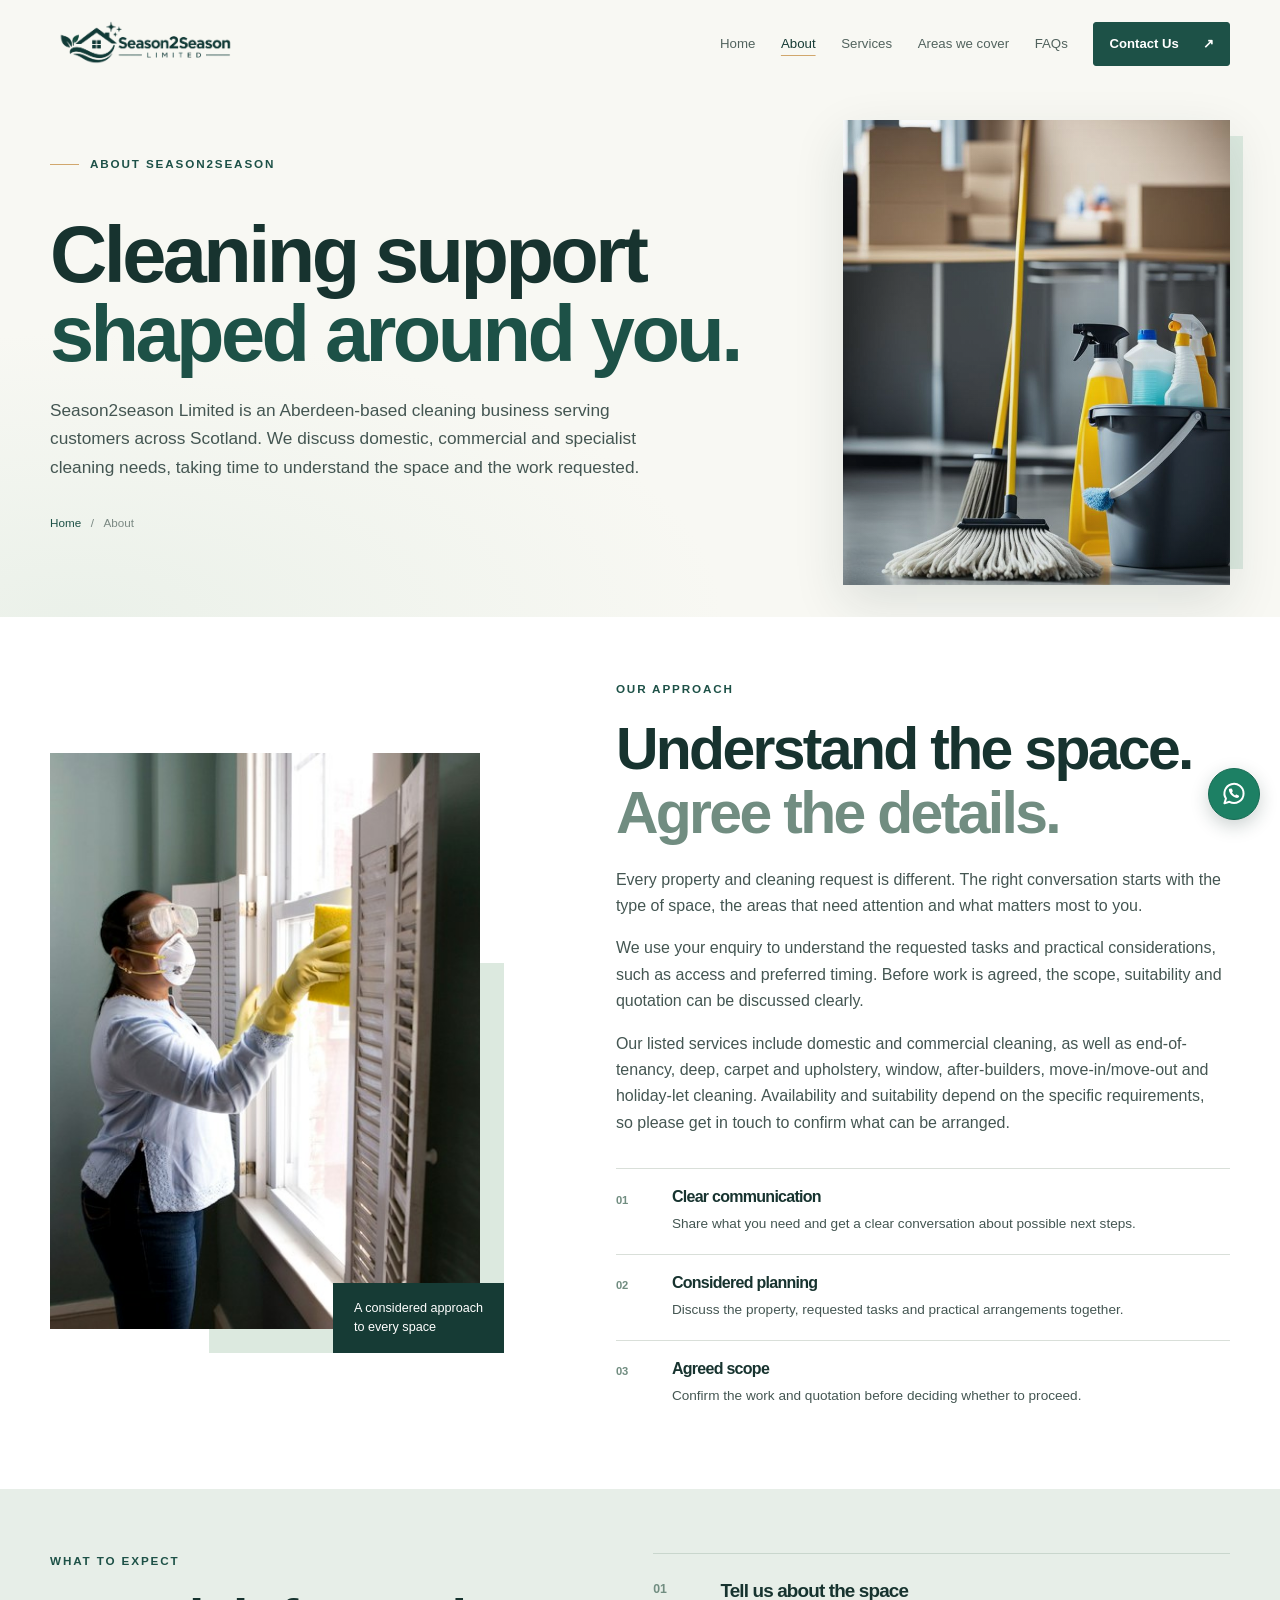
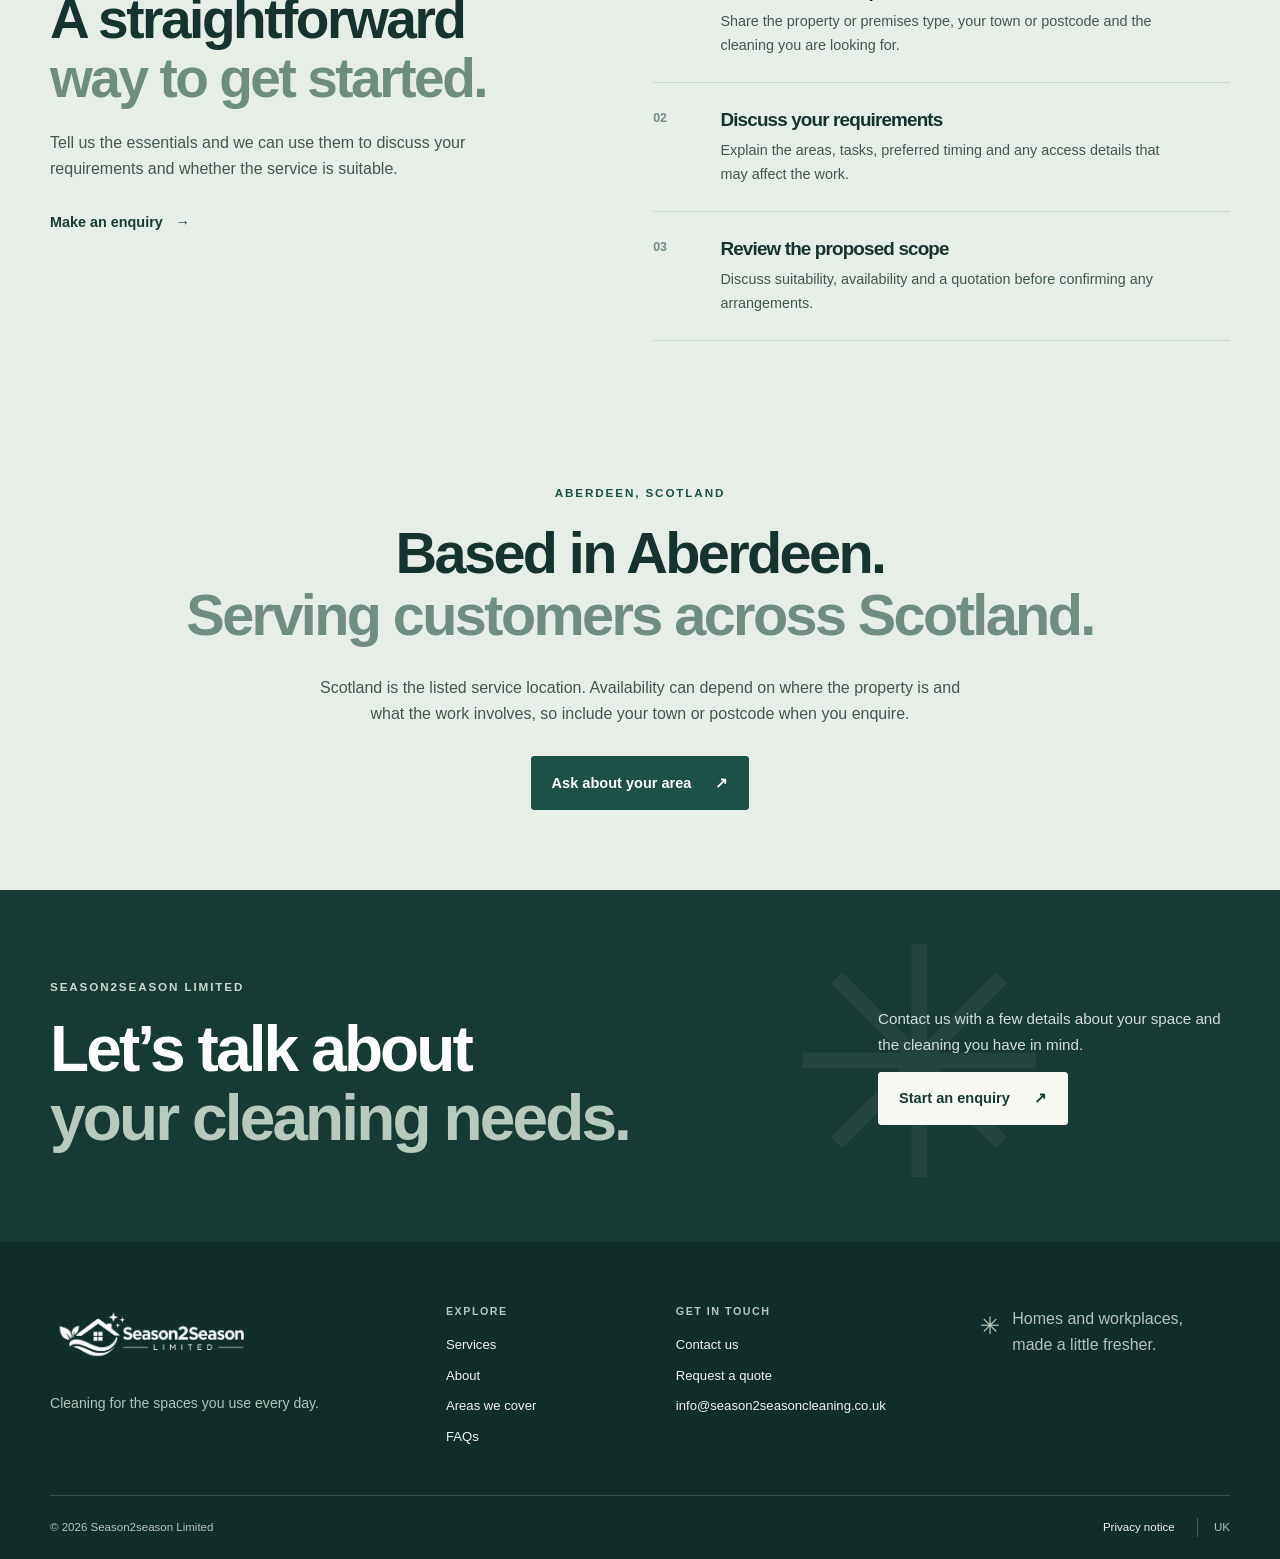
==== about.html @ 747c7923 "Deploment commit" ====
<!doctype html>
<html lang="en-GB">
<head>
  <meta charset="utf-8">
  <meta name="viewport" content="width=device-width, initial-scale=1">
  <meta name="description" content="Meet Season2season Limited, an Aberdeen-based cleaning business serving customers across Scotland with domestic, commercial and specialist cleaning.">
  <meta name="theme-color" content="#163b35">
  <meta name="robots" content="index,follow">
  <meta property="og:type" content="website">
  <meta property="og:site_name" content="Season2season Limited">
  <meta property="og:title" content="About Season2season | Aberdeen Cleaning Company">
  <meta property="og:description" content="Meet Season2season, an Aberdeen-based cleaning business serving homes and workplaces across Scotland.">
  <meta property="og:url" content="https://www.season2seasoncleaning.co.uk/about.html">
  <meta property="og:image" content="https://www.season2seasoncleaning.co.uk/images/social-share.png">
  <meta property="og:image:secure_url" content="https://www.season2seasoncleaning.co.uk/images/social-share.png">
  <meta property="og:image:type" content="image/png">
  <meta property="og:image:width" content="1733">
  <meta property="og:image:height" content="907">
  <meta property="og:image:alt" content="Season2season Limited cleaning for homes and workplaces across Scotland">
  <meta name="twitter:card" content="summary_large_image">
  <meta name="twitter:image" content="https://www.season2seasoncleaning.co.uk/images/social-share.png">
  <meta name="twitter:image:alt" content="Season2season Limited cleaning for homes and workplaces across Scotland">
  <link rel="canonical" href="https://www.season2seasoncleaning.co.uk/about.html">
  <title>About Season2season | Aberdeen Cleaning Company</title>
  <link rel="icon" href="assets/favicon.svg" type="image/svg+xml">
  <link rel="stylesheet" href="css/style.css">
  <script src="js/config.js" defer></script>
  <script src="js/main.js" defer></script>
</head>
<body data-page="about">
  <a class="skip-link" href="#main">Skip to content</a>
  <header class="site-header"><div class="container header-inner">
    <a class="brand" href="index.html" aria-label="Season2season Limited home"><img class="brand-logo" src="images/header_logo.png" alt=""></a>
    <button class="menu-toggle" type="button" aria-expanded="false" aria-controls="primary-navigation"><span class="menu-toggle-label">Menu</span><span class="menu-icon" aria-hidden="true"><i></i><i></i></span></button>
    <nav class="primary-navigation" id="primary-navigation" aria-label="Main navigation">
      <a href="index.html" data-nav="home">Home</a><a href="about.html" data-nav="about">About</a><a href="services.html" data-nav="services">Services</a><a href="areas.html" data-nav="areas">Areas we cover</a><a href="faq.html" data-nav="faq">FAQs</a><a class="button button-small header-cta" href="contact.html">Contact Us <span aria-hidden="true">↗</span></a>
    </nav>
  </div></header>
  <main id="main">
    <section class="page-hero"><div class="container page-hero-inner"><p class="eyebrow"><span class="eyebrow-line"></span> About Season2season</p><h1>Cleaning support<br><span>shaped around you.</span></h1><p>Season2season Limited is an Aberdeen-based cleaning business serving customers across Scotland. We discuss domestic, commercial and specialist cleaning needs, taking time to understand the space and the work requested.</p><div class="breadcrumb"><a href="index.html">Home</a><span aria-hidden="true">/</span><span aria-current="page">About</span></div></div></section>
    <section class="section about-story"><div class="container about-story-grid"><div class="about-photo-wrap"><img src="images/cleaning-detail.jpg" width="900" height="1100" loading="lazy" alt="Cleaning professional carefully wiping a kitchen surface"><span class="photo-note">A considered approach<br>to every space</span></div><div class="about-story-copy"><p class="eyebrow">Our approach</p><h2>Understand the space.<br><span>Agree the details.</span></h2><p>Every property and cleaning request is different. The right conversation starts with the type of space, the areas that need attention and what matters most to you.</p><p>We use your enquiry to understand the requested tasks and practical considerations, such as access and preferred timing. Before work is agreed, the scope, suitability and quotation can be discussed clearly.</p><p>Our listed services include domestic and commercial cleaning, as well as end-of-tenancy, deep, carpet and upholstery, window, after-builders, move-in/move-out and holiday-let cleaning. Availability and suitability depend on the specific requirements, so please get in touch to confirm what can be arranged.</p><div class="about-values"><div><span class="value-mark" aria-hidden="true">01</span><div><h3>Clear communication</h3><p>Share what you need and get a clear conversation about possible next steps.</p></div></div><div><span class="value-mark" aria-hidden="true">02</span><div><h3>Considered planning</h3><p>Discuss the property, requested tasks and practical arrangements together.</p></div></div><div><span class="value-mark" aria-hidden="true">03</span><div><h3>Agreed scope</h3><p>Confirm the work and quotation before deciding whether to proceed.</p></div></div></div></div></div></section>
    <section class="section approach-section">
      <div class="container approach-layout">
        <div class="approach-heading">
          <p class="eyebrow">What to expect</p>
          <h2>A straightforward<br><span>way to get started.</span></h2>
          <p>Tell us the essentials and we can use them to discuss your requirements and whether the service is suitable.</p>
          <a class="text-link" href="contact.html">Make an enquiry <span aria-hidden="true">→</span></a>
        </div>
        <ol class="steps-list">
          <li><span class="step-number">01</span><div><h3>Tell us about the space</h3><p>Share the property or premises type, your town or postcode and the cleaning you are looking for.</p></div></li>
          <li><span class="step-number">02</span><div><h3>Discuss your requirements</h3><p>Explain the areas, tasks, preferred timing and any access details that may affect the work.</p></div></li>
          <li><span class="step-number">03</span><div><h3>Review the proposed scope</h3><p>Discuss suitability, availability and a quotation before confirming any arrangements.</p></div></li>
        </ol>
      </div>
    </section>
    <section class="about-banner"><div class="container about-banner-inner"><p class="eyebrow">Aberdeen, Scotland</p><h2>Based in Aberdeen.<br><span>Serving customers across Scotland.</span></h2><p class="about-location-copy">Scotland is the listed service location. Availability can depend on where the property is and what the work involves, so include your town or postcode when you enquire.</p><a class="button" href="areas.html">Ask about your area <span aria-hidden="true">↗</span></a></div></section>
    <section class="cta-section"><div class="container cta-inner"><div><p class="eyebrow eyebrow-light">Season2season Limited</p><h2>Let’s talk about<br><span>your cleaning needs.</span></h2></div><div class="cta-action"><p>Contact us with a few details about your space and the cleaning you have in mind.</p><a class="button button-light" href="contact.html">Start an enquiry <span aria-hidden="true">↗</span></a></div><span class="cta-spark" aria-hidden="true">✳</span></div></section>
  </main>
  <footer class="site-footer"><div class="container"><div class="footer-main"><div class="footer-brand"><a class="brand brand-footer" href="index.html"><img class="brand-logo" src="images/footer_logo.png" alt="Season2season Limited"></a><p>Cleaning for the spaces you use every day.</p></div><div class="footer-column"><h2>Explore</h2><a href="services.html">Services</a><a href="about.html">About</a><a href="areas.html">Areas we cover</a><a href="faq.html">FAQs</a></div><div class="footer-column"><h2>Get in touch</h2><a href="contact.html">Contact us</a><a href="contact.html">Request a quote</a><span data-contact-summary>Contact details to be confirmed</span></div><div class="footer-note"><span class="footer-spark" aria-hidden="true">✳</span><p>Homes and workplaces,<br>made a little fresher.</p></div></div><div class="footer-bottom"><span>© <span data-year></span> <span data-company-name>Company Name</span></span><div><a href="privacy.html">Privacy notice</a><span class="footer-location">UK</span></div></div></div></footer>
</body>
</html>
---- css/style.css ----
:root {
  color-scheme: light;
  --ink: #17332f;
  --ink-soft: #445652;
  --green: #1d5147;
  --green-dark: #163b35;
  --mint: #dce9df;
  --paper: #f8f8f3;
  --white: #fff;
  --sand: #eee9df;
  --line: #d9dfd9;
  --accent: #d1a76d;
  --error: #a33d32;
  --font-body: "Aptos", "Segoe UI", Arial, sans-serif;
  --font-heading: "Aptos Display", "Segoe UI", Arial, sans-serif;
  --space-1: 0.5rem;
  --space-2: 1rem;
  --space-3: 1.5rem;
  --space-4: 2rem;
  --space-5: 3rem;
  --space-6: 4rem;
  --space-7: 4rem;
  --space-8: 8rem;
  --container: 1180px;
  --radius: 3px;
  --shadow: 0 24px 70px rgb(23 51 47 / 12%);
}

* { box-sizing: border-box; }
html { scroll-behavior: smooth; scroll-padding-top: 6rem; }
body {
  margin: 0;
  background: var(--paper);
  color: var(--ink);
  font-family: var(--font-body);
  font-size: 1rem;
  line-height: 1.65;
  -webkit-font-smoothing: antialiased;
}
img { display: block; max-width: 100%; }
a { color: inherit; }
button, input, select, textarea { font: inherit; }
button, a { -webkit-tap-highlight-color: transparent; }
::selection { background: var(--mint); color: var(--ink); }
.container { width: min(var(--container), calc(100% - 3rem)); margin-inline: auto; }
.skip-link { position: absolute; z-index: 100; top: -5rem; left: 1rem; padding: 0.75rem 1rem; background: var(--white); color: var(--ink); }
.skip-link:focus { top: 1rem; }
:focus-visible { outline: 3px solid #bf8d48; outline-offset: 4px; }

h1, h2, h3, p { margin-top: 0; }
h1, h2, h3 { font-family: var(--font-heading); letter-spacing: -0.045em; }
h1 { font-size: clamp(3.5rem, 7vw, 6.35rem); line-height: 0.99; font-weight: 600; }
h2 { font-size: clamp(2.4rem, 4.6vw, 4.25rem); line-height: 1.08; font-weight: 600; }
h3 { font-size: 1.45rem; line-height: 1.25; font-weight: 600; }
h1 span, h2 span { color: #6c9183; }
.eyebrow { display: flex; align-items: center; gap: 0.7rem; margin-bottom: 1.25rem; color: var(--green); font-size: 0.73rem; font-weight: 700; letter-spacing: 0.16em; line-height: 1.4; text-transform: uppercase; }
.eyebrow-line { width: 1.8rem; height: 1px; background: var(--accent); }
.button { display: inline-flex; min-height: 3.35rem; align-items: center; justify-content: center; gap: 1.5rem; padding: 0.85rem 1.25rem; border: 1px solid var(--green); border-radius: var(--radius); background: var(--green); color: var(--white); font-size: 0.91rem; font-weight: 600; line-height: 1.25; text-decoration: none; transition: background-color 160ms ease, color 160ms ease, border-color 160ms ease; }
.button:hover { border-color: var(--green-dark); background: var(--green-dark); }
.button-small { min-height: 2.8rem; padding: 0.65rem 0.95rem; font-size: 0.82rem; }
.button-light { border-color: var(--paper); background: var(--paper); color: var(--green-dark); }
.button-light:hover { border-color: var(--white); background: var(--white); color: var(--green-dark); }
.text-link { display: inline-flex; align-items: center; gap: 0.8rem; color: var(--green-dark); font-size: 0.9rem; font-weight: 600; text-decoration: none; }
.text-link span { transition: transform 160ms ease; }
.text-link:hover span { transform: translateX(4px); }
.whatsapp-button { position: fixed; z-index: 15; right: calc(1.25rem + env(safe-area-inset-right, 0px)); bottom: calc(5rem + env(safe-area-inset-bottom, 0px)); display: grid; width: 3.25rem; height: 3.25rem; place-items: center; border: 1px solid #176b54; border-radius: 50%; background: #1d8064; box-shadow: 0 6px 18px rgb(23 51 47 / 22%); color: var(--white); text-decoration: none; transition: background-color 160ms ease, box-shadow 160ms ease; }
.whatsapp-button:hover { background: #176b54; box-shadow: 0 10px 28px rgb(23 51 47 / 28%); }
.whatsapp-button:focus-visible { outline-offset: 4px; }
.whatsapp-icon { width: 1.75rem; height: 1.75rem; }

.site-header { position: sticky; top: 0; z-index: 20; background: var(--paper); }
.header-inner { display: flex; min-height: 5.5rem; align-items: center; justify-content: space-between; }
.brand { display: inline-flex; align-items: center; text-decoration: none; }
.brand-logo { display: block; width: 12rem; max-width: 100%; height: auto; }
.primary-navigation { display: flex; align-items: center; gap: clamp(1rem, 2vw, 1.8rem); }
.primary-navigation > a:not(.button) { color: #52635e; font-size: 0.83rem; font-weight: 500; text-decoration: none; transition: color 150ms ease; }
.primary-navigation > a:not(.button):hover, .primary-navigation > a[aria-current="page"] { color: var(--green-dark); }
.primary-navigation > a[aria-current="page"]:not(.button) { text-decoration: underline; text-decoration-color: var(--accent); text-underline-offset: 0.45rem; }
.menu-toggle { display: none; }

.hero { position: relative; overflow: hidden; padding: 2rem 0 3rem; }
.hero-grid { display: grid; min-height: 35rem; grid-template-columns: 1.02fr 0.98fr; align-items: center; gap: 4rem; }
.hero-copy { position: relative; z-index: 2; padding: 0 0 0 1.2rem; }
.hero-copy h1 { margin: 1.7rem 0 1.45rem; }
.hero-copy h1 span { color: var(--green); }
.hero-intro { max-width: 32rem; margin-bottom: 2rem; color: var(--ink-soft); font-size: 1.1rem; line-height: 1.75; }
.hero-actions { display: flex; flex-wrap: wrap; align-items: center; gap: 1.7rem; }
.hero-actions .text-link { min-height: 3.35rem; padding: 0.85rem 1.1rem; border: 1px solid var(--green); border-radius: var(--radius); transition: background-color 160ms ease, border-color 160ms ease; }
.hero-actions .text-link:hover { border-color: var(--green-dark); background: var(--mint); }
.hero-note { display: flex; align-items: center; gap: 0.65rem; margin: 2.7rem 0 0; color: #71817c; font-size: 0.76rem; }
.note-dot { width: 0.45rem; height: 0.45rem; border-radius: 50%; background: var(--accent); }
.hero-visual { position: relative; width: 100%; max-width: 31rem; justify-self: end; padding: 0 1.6rem 1.5rem 0; }
.hero-visual::before { position: absolute; z-index: -1; top: 2rem; right: 0; width: 67%; height: 86%; background: var(--mint); content: ""; }
.hero-image { width: 100%; height: 32rem; object-fit: cover; object-position: center; }
.image-caption { position: absolute; right: 0; bottom: 0; display: flex; min-width: 12.5rem; align-items: center; gap: 0.9rem; padding: 1rem 1.2rem; background: var(--white); box-shadow: var(--shadow); color: #6b7a75; font-size: 0.72rem; line-height: 1.5; }
.image-caption strong { color: var(--ink); font-family: var(--font-heading); font-size: 1rem; font-weight: 600; }
.caption-mark { color: var(--green); font-size: 1.8rem; }
.hero-vertical-label { position: absolute; right: -0.4rem; bottom: 7.2rem; color: var(--green); font-size: 0.58rem; font-weight: 700; letter-spacing: 0.17em; writing-mode: vertical-rl; }
.hero-bottom-rule { position: absolute; right: 0; bottom: 0; left: 0; height: 1px; background: var(--line); }
.hero-bottom-rule::before { position: absolute; top: 0; left: max(calc((100% - var(--container)) / 2), 1.5rem); width: 5rem; height: 2px; background: var(--accent); content: ""; }

.section { padding-block: var(--space-7); }
.intro-section { background: var(--white); }
.intro-grid { display: grid; grid-template-columns: 0.72fr 1.6fr; gap: 3rem; }
.intro-grid > .eyebrow { margin-top: 0.45rem; }
.intro-grid h2 { margin-bottom: 1.6rem; font-size: clamp(2.25rem, 4vw, 3.5rem); }
.intro-grid h2 span { color: #718d81; }
.intro-copy-row { display: flex; align-items: center; justify-content: space-between; gap: 2rem; }
.intro-copy-row p { max-width: 40rem; margin: 0; color: var(--ink-soft); }
.round-link { display: grid; width: 3rem; height: 3rem; flex: 0 0 auto; place-items: center; border: 1px solid var(--line); border-radius: 50%; color: var(--green); font-size: 1.1rem; text-decoration: none; transition: background 160ms ease, color 160ms ease; }
.round-link:hover { background: var(--green); color: var(--white); }

.services-preview { background: var(--paper); }
.section-heading { display: flex; align-items: end; justify-content: space-between; gap: 2rem; margin-bottom: 2.5rem; }
.section-heading h2 { margin: 0; font-size: clamp(2.5rem, 4vw, 3.7rem); }
.section-heading h2 span { color: #718d81; }
.section-heading > .text-link { margin-bottom: 0.7rem; }
.service-grid { display: grid; grid-template-columns: repeat(2, minmax(0, 1fr)); gap: 1.35rem; }
.service-card { position: relative; display: grid; min-height: 25rem; grid-template-columns: 0.95fr 1.05fr; overflow: hidden; background: var(--white); }
.service-card > img { width: 100%; height: 100%; min-height: 25rem; object-fit: cover; }
.service-card-content { position: relative; display: flex; flex-direction: column; align-items: flex-start; padding: 2rem 1.65rem 5rem; }
.card-index { margin-bottom: 1.3rem; color: #7c8e87; font-size: 0.64rem; font-weight: 700; letter-spacing: 0.14em; }
.service-card h3 { margin-bottom: 0.8rem; }
.service-card-content > p:not(.card-index) { color: var(--ink-soft); font-size: 0.9rem; line-height: 1.65; }
.circle-arrow { position: absolute; right: 1.5rem; bottom: 1.5rem; display: grid; width: 2.8rem; height: 2.8rem; place-items: center; border: 1px solid var(--line); border-radius: 50%; color: var(--green); text-decoration: none; transition: background 160ms ease, color 160ms ease; }
.circle-arrow:hover { background: var(--green); color: var(--white); }
.service-card-work { background: #eff2ed; }

.approach-section { background: #e7eee8; }
.approach-layout { display: grid; grid-template-columns: 0.92fr 1.08fr; align-items: start; gap: 7rem; }
.approach-heading h2 { margin-bottom: 1.3rem; font-size: clamp(2.6rem, 4.3vw, 4rem); }
.approach-heading h2 span { color: #6f8d7e; }
.approach-heading > p:not(.eyebrow) { max-width: 28rem; margin-bottom: 1.7rem; color: var(--ink-soft); }
.steps-list { margin: 0; padding: 0; list-style: none; }
.steps-list li { display: grid; grid-template-columns: 3rem 1fr; gap: 1.2rem; padding: 1.55rem 0; border-top: 1px solid #c9d6cd; }
.steps-list li:last-child { border-bottom: 1px solid #c9d6cd; }
.step-number { color: #718d81; font-family: var(--font-heading); font-size: 0.77rem; font-weight: 700; }
.steps-list h3 { margin: 0 0 0.45rem; font-size: 1.18rem; }
.steps-list p { max-width: 29rem; margin: 0; color: var(--ink-soft); font-size: 0.9rem; }

.areas-strip { padding: 3.4rem 0; background: var(--sand); }
.areas-strip-inner { display: grid; grid-template-columns: 1.1fr 0.9fr; align-items: center; gap: 4rem; }
.areas-strip h2 { max-width: 35rem; margin: 0; font-size: clamp(1.9rem, 3vw, 2.65rem); }
.areas-strip-inner > div:last-child p { max-width: 34rem; margin-bottom: 0.9rem; color: var(--ink-soft); }

.cta-section { overflow: hidden; background: var(--green-dark); color: var(--white); }
.cta-inner { position: relative; display: flex; min-height: 22rem; align-items: center; justify-content: space-between; gap: 3rem; padding-block: 4.5rem; }
.cta-inner h2 { position: relative; z-index: 1; margin: 0; font-size: clamp(3rem, 5vw, 4.7rem); }
.cta-inner h2 span { color: #b6cbbd; }
.eyebrow-light { color: #c8d8cd; }
.cta-action { position: relative; z-index: 1; width: min(22rem, 38%); }
.cta-action p { color: #d2ded7; font-size: 0.95rem; }
.cta-spark { position: absolute; top: 50%; right: 15%; color: rgb(255 255 255 / 5%); font-size: 20rem; line-height: 1; transform: translateY(-50%); }

.has-scroll-reveal [data-reveal] {
  opacity: 0;
  transform: translate3d(0, 1.5rem, 0);
  transition: opacity 650ms ease, transform 650ms cubic-bezier(0.2, 0.7, 0.2, 1);
}
.has-scroll-reveal [data-reveal="left"] { transform: translate3d(-1.5rem, 0, 0); }
.has-scroll-reveal [data-reveal="right"] { transform: translate3d(1.5rem, 0, 0); }
.has-scroll-reveal [data-reveal].is-visible,
.has-scroll-reveal [data-reveal]:focus-within { opacity: 1; transform: none; }
.has-scroll-reveal .service-card:nth-child(2),
.has-scroll-reveal .steps-list li:nth-child(2) { transition-delay: 100ms; }
.has-scroll-reveal .steps-list li:nth-child(3) { transition-delay: 180ms; }

.site-footer { padding-top: 4rem; background: #102e29; color: #eff3ef; }
.footer-main { display: grid; grid-template-columns: 1.35fr 0.72fr 1fr 0.95fr; gap: 2.5rem; padding-bottom: 3rem; }
.brand-footer .brand-logo { width: 13rem; }
.footer-brand > p { margin: 1.2rem 0 0; color: #b2c3ba; font-size: 0.88rem; }
.footer-social { display: flex; flex-wrap: wrap; gap: 0.85rem; margin-top: 1rem; }
.footer-social a { color: #edf2ee; font-size: 0.75rem; text-decoration: underline; text-decoration-color: #718d81; text-underline-offset: 0.2rem; }
.footer-column { display: flex; flex-direction: column; align-items: flex-start; gap: 0.55rem; }
.footer-column h2 { margin: 0 0 0.5rem; color: #b4c8bd; font-family: var(--font-body); font-size: 0.67rem; font-weight: 700; letter-spacing: 0.14em; text-transform: uppercase; }
.footer-column a, .footer-column span { color: #edf2ee; font-size: 0.82rem; text-decoration: none; }
.footer-column a:hover, .footer-bottom a:hover { text-decoration: underline; text-underline-offset: 0.2rem; }
.footer-column span { color: #b2c3ba; }
.footer-note { display: flex; align-items: flex-start; gap: 0.8rem; }
.footer-note p { margin: 0; color: #b2c3ba; font-family: var(--font-heading); font-size: 1rem; }
.footer-spark { color: #b6cbbd; font-size: 1.5rem; }
.footer-bottom { display: flex; min-height: 4rem; align-items: center; justify-content: space-between; gap: 1rem; border-top: 1px solid rgb(255 255 255 / 16%); color: #b2c3ba; font-size: 0.72rem; }
.footer-bottom > div { display: flex; align-items: center; gap: 1.4rem; }
.footer-bottom a { color: #edf2ee; text-decoration: none; }
.footer-location { padding-left: 1rem; border-left: 1px solid rgb(255 255 255 / 24%); }

.page-hero { padding: 2rem 0 3rem; background: var(--paper); }
.page-hero-inner { position: relative; }
.page-hero h1 { margin: 1.5rem 0 1.4rem; font-size: clamp(3.5rem, 7vw, 6rem); }
.page-hero h1 span { color: var(--green); }
.page-hero-inner > p:not(.eyebrow) { max-width: 40rem; margin-bottom: 2rem; color: var(--ink-soft); font-size: 1.08rem; }
.breadcrumb { display: flex; align-items: center; gap: 0.6rem; color: #7b8983; font-size: 0.73rem; }
.breadcrumb a { color: var(--green); text-decoration: none; }
.breadcrumb a:hover { text-decoration: underline; }

@media (min-width: 901px) {
  .page-hero { position: relative; isolation: isolate; overflow: hidden; background: radial-gradient(ellipse at 6% 100%, rgb(220 233 223 / 48%), transparent 38%), var(--paper); }
  .page-hero::before { position: absolute; z-index: -1; top: 3rem; right: max(calc((100% - var(--container)) / 2 - 0.8rem), 0.7rem); bottom: 3rem; width: min(34%, 25rem); background: var(--mint); content: ""; }
  .page-hero::after { position: absolute; z-index: 0; top: 2rem; right: max(calc((100% - var(--container)) / 2), 1.5rem); bottom: 2rem; width: min(34%, 24.2rem); background-color: #dce8de; background-position: center; background-size: cover; box-shadow: 0 18px 48px rgb(23 51 47 / 12%); content: ""; }
  .page-hero-inner { z-index: 1; display: flex; min-height: 25rem; flex-direction: column; align-items: flex-start; justify-content: center; padding-block: 2.25rem; }
  .page-hero-inner > :not(.breadcrumb) { max-width: 60%; }
  .page-hero h1 { font-size: clamp(3.5rem, 6.2vw, 5.6rem); }
  .page-hero-inner > p:not(.eyebrow) { max-width: min(40rem, 58%); }
  body[data-page="services"] .page-hero::after { background-image: linear-gradient(180deg, rgb(22 59 53 / 2%), rgb(22 59 53 / 12%)), url("../images/home-cleaning.jpg"); }
  body[data-page="about"] .page-hero::after { background-image: linear-gradient(180deg, rgb(22 59 53 / 2%), rgb(22 59 53 / 12%)), url("../images/Sparkling-Spaces.jpg"); }
  body[data-page="areas"] .page-hero::after { background-image: linear-gradient(180deg, rgb(22 59 53 / 2%), rgb(22 59 53 / 12%)), url("../images/cleaning-materials.png"); }
  body[data-page="faq"] .page-hero::after { background-image: linear-gradient(180deg, rgb(22 59 53 / 2%), rgb(22 59 53 / 12%)), url("../images/workplace.jpg"); }
  body[data-page="contact"] .page-hero::after { background-image: linear-gradient(180deg, rgb(22 59 53 / 2%), rgb(22 59 53 / 12%)), url("../images/home-cleaning.jpg"); }
  body[data-page="privacy"] .page-hero::after { background-image: radial-gradient(ellipse at 66% 34%, rgb(255 255 255 / 84%) 0 7%, transparent 7.5%), radial-gradient(ellipse at 66% 34%, transparent 0 15%, rgb(29 81 71 / 18%) 15.5% 16.5%, transparent 17%), linear-gradient(135deg, #dce9df, #eef2ed 58%, #cbdcd0); }
}

.service-detail-section { padding-block: 5.5rem; background: var(--white); }
.service-detail-section + .service-detail-section { padding-top: 0; }
.service-detail-grid { display: grid; grid-template-columns: 1.05fr 0.95fr; align-items: center; gap: 6rem; }
.service-detail-image { position: relative; padding: 0 1.5rem 1.5rem 0; }
.service-detail-image::before { position: absolute; z-index: 0; right: 0; bottom: 0; width: 60%; height: 66%; background: var(--mint); content: ""; }
.service-detail-image img { position: relative; z-index: 1; width: 100%; height: 24rem; object-fit: cover; }
.image-index { position: absolute; z-index: 2; top: 1.2rem; left: 1.2rem; color: var(--white); font-family: var(--font-heading); font-size: 0.85rem; font-weight: 700; }
.service-detail-copy h2 { margin-bottom: 1.2rem; }
.service-detail-copy h2 span { color: #718d81; }
.service-detail-copy > p:not(.eyebrow) { max-width: 32rem; color: var(--ink-soft); }
.simple-list { display: grid; gap: 0.65rem; margin: 1.4rem 0 1.8rem; padding: 0; list-style: none; }
.simple-list li { position: relative; padding-left: 1.4rem; color: var(--ink); font-size: 0.9rem; }
.simple-list li::before { position: absolute; top: 0.68rem; left: 0; width: 0.48rem; height: 1px; background: var(--accent); content: ""; }
.service-detail-alt { background: #f0f3ee; }
.service-detail-reverse { grid-template-columns: 0.95fr 1.05fr; }
.service-detail-reverse .service-detail-image { order: 2; }
.service-detail-reverse .service-detail-copy { order: 1; }
.service-detail-alt .service-detail-image::before { background: #d8e2d8; }
.specialist-services { background: var(--paper); }
.specialist-services-heading { max-width: 42rem; margin-bottom: 2.2rem; }
.specialist-services-heading h2 { margin-bottom: 0.9rem; }
.specialist-services-heading > p:last-child { color: var(--ink-soft); }
.specialist-service-grid { display: grid; grid-template-columns: repeat(3, minmax(0, 1fr)); gap: 1rem; }
.specialist-service-card { display: flex; min-height: 13rem; flex-direction: column; align-items: flex-start; padding: 1.4rem; border: 1px solid var(--line); background: var(--white); }
.specialist-service-card .card-index { margin-bottom: 0.8rem; }
.specialist-service-card h3 { margin-bottom: 0.6rem; font-size: 1.2rem; }
.specialist-service-card p:not(.card-index) { margin-bottom: 1rem; color: var(--ink-soft); font-size: 0.86rem; }
.specialist-service-card .text-link { margin-top: auto; font-size: 0.84rem; }
.service-extra-links { display: flex; align-items: flex-start; gap: 1rem; margin-top: 1.6rem; padding-top: 1.2rem; border-top: 1px solid var(--line); justify-content: space-between; }
.service-extra-links > p { flex: 0 0 auto; margin: 0.35rem 0 0; color: var(--ink-soft); font-size: 0.82rem; font-weight: 600; }
.service-extra-links ul { display: flex; flex-wrap: wrap; gap: 0.5rem; margin: 0; padding: 0; list-style: none; }
.service-extra-links a { display: inline-flex; padding: 0.3rem 0.65rem; border: 1px solid var(--line); color: var(--green-dark); font-size: 0.76rem; text-decoration: none; }
.service-extra-links a:hover { border-color: var(--green); background: var(--mint); }
.service-note { padding-block: 3rem; background: var(--sand); }
.service-note-inner { display: grid; grid-template-columns: 2rem 1fr auto; align-items: center; gap: 1.4rem; }
.note-symbol { color: var(--green); font-size: 1.6rem; }
.service-note h2 { margin: 0 0 0.5rem; font-size: 1.5rem; }
.service-note p { max-width: 43rem; margin: 0; color: var(--ink-soft); font-size: 0.89rem; }

.about-story { background: var(--white); }
.about-story-grid { display: grid; grid-template-columns: 0.85fr 1.15fr; align-items: center; gap: 7rem; }
.about-photo-wrap { position: relative; padding: 0 1.5rem 1.5rem 0; }
.about-photo-wrap::before { position: absolute; z-index: 0; right: 0; bottom: 0; width: 65%; height: 65%; background: var(--mint); content: ""; }
.about-photo-wrap img { position: relative; z-index: 1; width: 100%; height: 36rem; object-fit: cover; }
.photo-note { position: absolute; z-index: 2; right: 0; bottom: 0; padding: 1rem 1.3rem; background: var(--green-dark); color: var(--white); font-size: 0.79rem; line-height: 1.5; }
.about-story-copy h2 { margin-bottom: 1.4rem; }
.about-story-copy h2 span { color: #718d81; }
.about-story-copy > p:not(.eyebrow) { max-width: 38rem; color: var(--ink-soft); }
.about-values { margin-top: 2rem; }
.about-values > div { display: grid; grid-template-columns: 2.5rem 1fr; gap: 1rem; padding: 1.15rem 0; border-top: 1px solid var(--line); }
.value-mark { padding-top: 0.2rem; color: #718d81; font-size: 0.7rem; font-weight: 700; }
.about-values h3 { margin: 0 0 0.35rem; font-size: 1rem; }
.about-values p { margin: 0; color: var(--ink-soft); font-size: 0.85rem; }
.about-banner { padding-block: 5rem; background: #e7eee8; text-align: center; }
.about-banner .eyebrow { justify-content: center; }
.about-banner h2 { margin: 0 auto 1.8rem; font-size: clamp(2.5rem, 4.5vw, 4rem); }
.about-banner h2 span { color: #718d81; }
.about-banner .about-location-copy { max-width: 42rem; margin: 0 auto 1.8rem; color: var(--ink-soft); }

.area-content { background: var(--white); }
.area-content-grid { display: grid; grid-template-columns: 1fr 0.9fr; align-items: center; gap: 6rem; }
.area-content h2 { margin-bottom: 1.2rem; }
.area-content h2 span { color: #718d81; }
.area-lead { max-width: 31rem; margin-bottom: 1.8rem; color: var(--ink-soft); }
.area-check-card { padding: 2.5rem; background: #eef2ed; }
.area-check-icon { display: grid; width: 3.2rem; height: 3.2rem; margin-bottom: 1.3rem; place-items: center; border-radius: 50%; background: var(--green); color: var(--white); font-size: 1.5rem; }
.area-check-card h3 { margin-bottom: 1.4rem; }
.area-check-card ol { display: grid; gap: 1rem; margin: 0; padding: 0; list-style: none; }
.area-check-card li { display: flex; gap: 0.8rem; color: var(--ink-soft); font-size: 0.9rem; }
.area-check-card li span { color: var(--green); font-size: 0.7rem; font-weight: 700; }
.area-check-card > p { margin: 1.5rem 0 0; padding-top: 1.2rem; border-top: 1px solid #d5dfd6; color: #71817b; font-size: 0.77rem; }
.contact-hero { padding-bottom: 2rem; }
.contact-section { padding-top: 3rem; background: var(--white); }
.contact-layout { display: grid; grid-template-columns: 1.2fr 0.8fr; gap: 6rem; }
.contact-form-wrap { min-width: 0; }
.form-heading { margin-bottom: 2rem; }
.form-heading h2 { margin-bottom: 1rem; }
.form-heading h2 span { color: #718d81; }
.form-heading > p:last-child { margin: 0; color: var(--ink-soft); font-size: 0.88rem; }
.form-heading > p:last-child span { color: var(--error); }
.form-row { display: grid; grid-template-columns: repeat(2, minmax(0, 1fr)); gap: 1.2rem; }
.field { display: flex; flex-direction: column; gap: 0.4rem; margin-bottom: 1.15rem; }
.field label { color: var(--ink); font-size: 0.82rem; font-weight: 600; }
.field label > span:not(.optional) { color: var(--error); }
.optional { color: #82908a; font-size: 0.72rem; font-weight: 400; }
.field input:not([type="checkbox"]), .field select, .field textarea { width: 100%; min-height: 3.15rem; padding: 0.75rem 0.85rem; border: 1px solid #cbd4cd; border-radius: 2px; background: var(--white); color: var(--ink); }
.field textarea { min-height: 9rem; resize: vertical; }
.field input::placeholder { color: #8a9690; }
.field input:focus, .field select:focus, .field textarea:focus { border-color: var(--green); outline: 2px solid rgb(29 81 71 / 18%); outline-offset: 1px; }
.field [aria-invalid="true"] { border-color: var(--error) !important; }
.field-hint { color: #71817b; font-size: 0.74rem; }
.field-error { min-height: 0; color: var(--error); font-size: 0.76rem; }
.field-error:empty { display: none; }
.consent-field { display: grid; grid-template-columns: 1rem 1fr; align-items: start; gap: 0.65rem; margin: 0 0 1.2rem; }
.consent-field input { width: 1rem; height: 1rem; margin: 0.2rem 0 0; accent-color: var(--green); }
.consent-field label { color: var(--ink-soft); font-size: 0.78rem; font-weight: 400; }
.consent-field label a, .form-footnote a { color: var(--green); text-underline-offset: 0.15rem; }
.form-general-error { margin: 0 0 1rem; }
.form-submit:disabled { cursor: not-allowed; opacity: 0.55; }
.form-submit.is-loading { cursor: progress; }
.form-footnote { margin: 0.9rem 0 0; color: #7b8983; font-size: 0.75rem; }
.honeypot { position: absolute; left: -10000px; width: 1px; height: 1px; overflow: hidden; }
.contact-aside { align-self: start; padding: 2.5rem; background: #edf2ed; }
.contact-aside-top h2 { margin-bottom: 1rem; font-size: clamp(2.4rem, 4vw, 3.6rem); }
.contact-aside-top h2 span { color: #718d81; }
.contact-aside-top > p:last-child { color: var(--ink-soft); font-size: 0.88rem; }
.contact-methods { margin-top: 2rem; }
.contact-method { display: grid; grid-template-columns: 2rem 1fr; gap: 0.8rem; padding: 1.15rem 0; border-top: 1px solid #d2ddd4; }
.method-symbol { color: var(--green); font-family: var(--font-heading); font-size: 1.05rem; }
.contact-method h3 { margin: 0 0 0.25rem; font-size: 0.9rem; letter-spacing: 0; }
.contact-method p { margin: 0; color: var(--ink-soft); font-size: 0.83rem; overflow-wrap: anywhere; }
.contact-method a { display: inline-block; margin-top: 0.35rem; color: var(--green); font-size: 0.78rem; text-underline-offset: 0.2rem; }
.contact-map { margin-top: 1.5rem; padding-top: 1.4rem; border-top: 1px solid #d2ddd4; }
.contact-map[hidden] { display: none; }
.contact-map h3 { margin-bottom: 0.75rem; font-size: 0.9rem; letter-spacing: 0; }
.contact-map-frame { aspect-ratio: 4 / 3; overflow: hidden; background: #dce8de; }
.contact-map-frame iframe { display: block; width: 100%; height: 100%; border: 0; }
.contact-map > a { display: inline-block; margin-top: 0.65rem; color: var(--green); font-size: 0.78rem; text-underline-offset: 0.2rem; }
.contact-aside-note { display: flex; gap: 0.8rem; margin-top: 1rem; padding: 1rem; background: #dce8de; color: var(--green-dark); }
.contact-aside-note > span { color: var(--green); font-size: 1.2rem; }
.contact-aside-note p { margin: 0; font-size: 0.79rem; }

.privacy-content { background: var(--white); }
.privacy-layout { display: grid; grid-template-columns: 0.65fr 1.35fr; gap: 5rem; }
.privacy-aside { align-self: start; padding: 1.5rem; background: #edf2ed; color: var(--ink-soft); font-size: 0.86rem; }
.privacy-aside strong { color: var(--ink); }
.privacy-copy h2 { margin: 2.4rem 0 0.8rem; font-size: 1.5rem; }
.privacy-copy h2:first-child { margin-top: 0; }
.privacy-copy p, .privacy-copy li { color: var(--ink-soft); font-size: 0.94rem; }
.privacy-copy ul { padding-left: 1.2rem; }
.privacy-copy li + li { margin-top: 0.4rem; }
.privacy-review-note { padding: 1rem 1.2rem; border-left: 3px solid var(--accent); background: #f5f0e8; color: #5c4c37 !important; }

.faq-content { background: var(--white); }
.faq-layout { max-width: 900px; }
.faq-intro { max-width: 46rem; margin-bottom: 3rem; color: var(--ink-soft); }
.faq-group + .faq-group { margin-top: 3rem; }
.faq-group h2 { margin-bottom: 1rem; font-size: 1.7rem; }
.faq-list { border-bottom: 1px solid var(--line); }
.faq-list details { border-top: 1px solid var(--line); }
.faq-list summary { position: relative; padding: 1.25rem 3rem 1.25rem 0; color: var(--ink); font-size: 1.05rem; font-weight: 600; line-height: 1.45; list-style: none; cursor: pointer; }
.faq-list summary::-webkit-details-marker { display: none; }
.faq-list summary::after { position: absolute; top: 1.15rem; right: 0.25rem; color: var(--green); font-size: 1.4rem; font-weight: 400; content: "+"; }
.faq-list details[open] summary::after { content: "−"; }
.faq-answer { max-width: 48rem; padding: 0 2.5rem 1.25rem 0; color: var(--ink-soft); }
.faq-answer p { margin: 0; }
.faq-answer a, .service-note p a { color: var(--green); text-underline-offset: 0.2rem; }
.faq-contact { padding-block: 3rem; background: var(--sand); }
.faq-contact-inner { display: flex; align-items: center; justify-content: space-between; gap: 2rem; }
.faq-contact h2 { margin: 0; font-size: clamp(1.8rem, 3.5vw, 2.7rem); }
.faq-contact p { max-width: 35rem; margin: 0; color: var(--ink-soft); }

@media (min-width: 1400px) {
  .hero { padding-top: 4rem; }
  .hero-grid { min-height: 38rem; }
  .hero-image { height: 35rem; }
}
@media (max-width: 1000px) {
  :root { --space-7: 5rem; }
  .primary-navigation { gap: 1rem; }
  .primary-navigation > a:not(.button) { font-size: 0.77rem; }
  .hero-grid { min-height: 31rem; gap: 2rem; }
  .hero-copy { padding-left: 0; }
  .hero-image { height: 28rem; }
  .service-card { grid-template-columns: 1fr; }
  .service-card > img { height: 13rem; min-height: 13rem; }
  .service-card-content { min-height: 15rem; padding: 1.4rem 1.4rem 4rem; }
  .service-card h3 { font-size: 1.3rem; }
  .specialist-service-grid { grid-template-columns: repeat(2, minmax(0, 1fr)); }
  .approach-layout, .service-detail-grid, .about-story-grid { gap: 3.5rem; }
  .contact-layout { gap: 3rem; }
  .footer-main { grid-template-columns: 1.2fr 0.8fr 1fr; }
  .footer-note { display: none; }
}
@media (max-width: 760px) {
  :root { --space-7: 4rem; }
  .container { width: min(var(--container), calc(100% - 2.25rem)); }
  .whatsapp-button { right: calc(1rem + env(safe-area-inset-right, 0px)); }
  .header-inner { min-height: 4.6rem; }
  .menu-toggle { display: inline-flex; align-items: center; gap: 0.65rem; padding: 0.6rem 0; border: 0; background: transparent; color: var(--ink); cursor: pointer; }
  .menu-toggle-label { font-size: 0.78rem; font-weight: 600; }
  .menu-icon { display: flex; width: 1.25rem; flex-direction: column; gap: 0.3rem; }
  .menu-icon i { width: 100%; height: 1px; background: currentColor; transition: transform 150ms ease; }
  .menu-toggle[aria-expanded="true"] .menu-icon i:first-child { transform: translateY(2px) rotate(45deg); }
  .menu-toggle[aria-expanded="true"] .menu-icon i:last-child { transform: translateY(-2px) rotate(-45deg); }
  .primary-navigation { position: absolute; top: 100%; right: 0; left: 0; display: none; align-items: stretch; gap: 0; padding: 0.5rem 1.125rem 1.2rem; border-top: 1px solid var(--line); background: var(--paper); box-shadow: 0 18px 24px rgb(23 51 47 / 9%); }
  .primary-navigation.is-open { display: flex; flex-direction: column; }
  .primary-navigation > a:not(.button) { padding: 0.75rem 0; border-bottom: 1px solid var(--line); font-size: 0.9rem; }
  .primary-navigation > a[aria-current="page"]:not(.button) { text-decoration: none; }
  .primary-navigation .header-cta { align-self: flex-start; margin-top: 0.9rem; }
  h1 { font-size: clamp(3.15rem, 12vw, 5rem); }
  h2 { font-size: clamp(2.25rem, 9vw, 3.4rem); }
  .hero { padding: 2.3rem 0 2rem; }
  .hero-grid { min-height: 0; grid-template-columns: 1fr; gap: 2.3rem; }
  .hero-copy h1 { margin-top: 1.3rem; }
  .hero-intro { font-size: 1rem; }
  .hero-note { margin-top: 1.6rem; }
  .hero-visual { width: calc(100% - 0.9rem); max-width: none; padding-right: 0.9rem; }
  .hero-image { height: min(88vw, 29rem); }
  .hero-vertical-label { right: -0.3rem; bottom: 6.4rem; }
  .image-caption { min-width: 11rem; padding: 0.8rem 1rem; }
  .section { padding-block: var(--space-7); }
  .intro-grid { grid-template-columns: 1fr; gap: 0.8rem; }
  .intro-grid > .eyebrow { margin: 0; }
  .intro-grid h2 { font-size: clamp(2.1rem, 8vw, 3rem); }
  .intro-copy-row { align-items: flex-start; }
  .intro-copy-row p { font-size: 0.91rem; }
  .section-heading { align-items: flex-start; flex-direction: column; gap: 1rem; }
  .section-heading h2 { font-size: 2.7rem; }
  .section-heading > .text-link { margin: 0; }
  .service-grid { grid-template-columns: 1fr; gap: 1rem; }
  .service-card { grid-template-columns: 0.9fr 1.1fr; min-height: 19rem; }
  .service-card > img { height: 100%; min-height: 19rem; }
  .service-card-content { min-height: 19rem; padding: 1.4rem 1.1rem 4rem; }
  .service-card h3 { font-size: 1.2rem; }
  .service-card-content > p:not(.card-index) { font-size: 0.82rem; }
  .card-index { font-size: 0.57rem; }
  .circle-arrow { right: 1rem; bottom: 1rem; width: 2.4rem; height: 2.4rem; }
  .approach-layout { grid-template-columns: 1fr; gap: 2.4rem; }
  .approach-heading h2 { font-size: 2.8rem; }
  .areas-strip { padding: 2.6rem 0; }
  .areas-strip-inner { grid-template-columns: 1fr; gap: 1.4rem; }
  .areas-strip h2 { font-size: 2rem; }
  .cta-inner { min-height: 0; align-items: flex-start; flex-direction: column; gap: 1.6rem; padding-block: 3.6rem; }
  .cta-inner h2 { font-size: clamp(3rem, 11vw, 4rem); }
  .cta-action { width: min(100%, 26rem); }
  .cta-spark { top: 2rem; right: 0; font-size: 11rem; transform: none; }
  .footer-main { grid-template-columns: 1fr 1fr; gap: 2.2rem 1.2rem; }
  .footer-brand { grid-column: 1 / -1; }
  .footer-bottom { align-items: center; flex-direction: row; justify-content: center; padding-block: 1rem; }
  .page-hero { padding: 2.2rem 0 2rem; }
  .page-hero h1 { font-size: clamp(3.2rem, 11vw, 5rem); }
  .page-hero-inner > p:not(.eyebrow) { font-size: 0.98rem; }
  .service-detail-section { padding-block: 3.5rem; }
  .service-detail-section + .service-detail-section { padding-top: 0; }
  .specialist-service-grid { grid-template-columns: 1fr; }
  .service-extra-links { flex-direction: column; gap: 0.7rem; }
  .service-detail-grid, .service-detail-reverse { grid-template-columns: 1fr; gap: 2rem; }
  .service-detail-reverse .service-detail-image, .service-detail-reverse .service-detail-copy { order: initial; }
  .service-detail-image img { height: min(65vw, 23rem); }
  .service-detail-copy h2 { font-size: 3.1rem; }
  .service-note-inner { grid-template-columns: 1.5rem 1fr; gap: 1rem; }
  .service-note .button { grid-column: 2; justify-self: start; }
  .about-story-grid { grid-template-columns: 1fr; gap: 2.5rem; }
  .about-photo-wrap img { height: min(112vw, 31rem); }
  .about-story-copy h2 { font-size: 3rem; }
  .about-banner { padding-block: 3.5rem; }
  .about-banner h2 { font-size: 2.6rem; }
  .area-content-grid { grid-template-columns: 1fr; gap: 2.5rem; }
  .area-check-card { padding: 1.7rem; }
  .contact-layout { grid-template-columns: minmax(0, 1fr); gap: 3rem; }
  .contact-section { padding-top: 2.2rem; }
  .contact-aside { padding: 1.7rem; }
  .privacy-layout { grid-template-columns: 1fr; gap: 2rem; }
  .faq-contact-inner { align-items: flex-start; flex-direction: column; gap: 1rem; }
  .hero-actions .button { width: 100%; justify-content: space-between; }
  .hero-actions .text-link { width: 100%; display: inline-flex; justify-content: space-between; }
}
@media (max-width: 460px) {
    .hero-actions {
        align-items: flex-start;
        flex-direction: column;
        gap: 1.2rem;
    }
}
@media (max-width: 420px) {
  .container { width: calc(100% - 2rem); }
  .brand-logo { width: 10.5rem; }
  .brand-footer .brand-logo { width: 12rem; }
  .service-card { grid-template-columns: 1fr; }
  .service-card > img { height: 12.5rem; min-height: 12.5rem; }
  .service-card-content { min-height: 15rem; }
  .form-row { grid-template-columns: 1fr; gap: 0; }
}
@media (max-width: 360px) {
    h1 {
        font-size: clamp(3rem, 12vw, 5rem);
    }
}
@media (prefers-reduced-motion: reduce) {
  *, *::before, *::after { scroll-behavior: auto !important; transition-duration: 0.01ms !important; animation-duration: 0.01ms !important; animation-iteration-count: 1 !important; }
  .has-scroll-reveal [data-reveal] { opacity: 1; transform: none; }
}
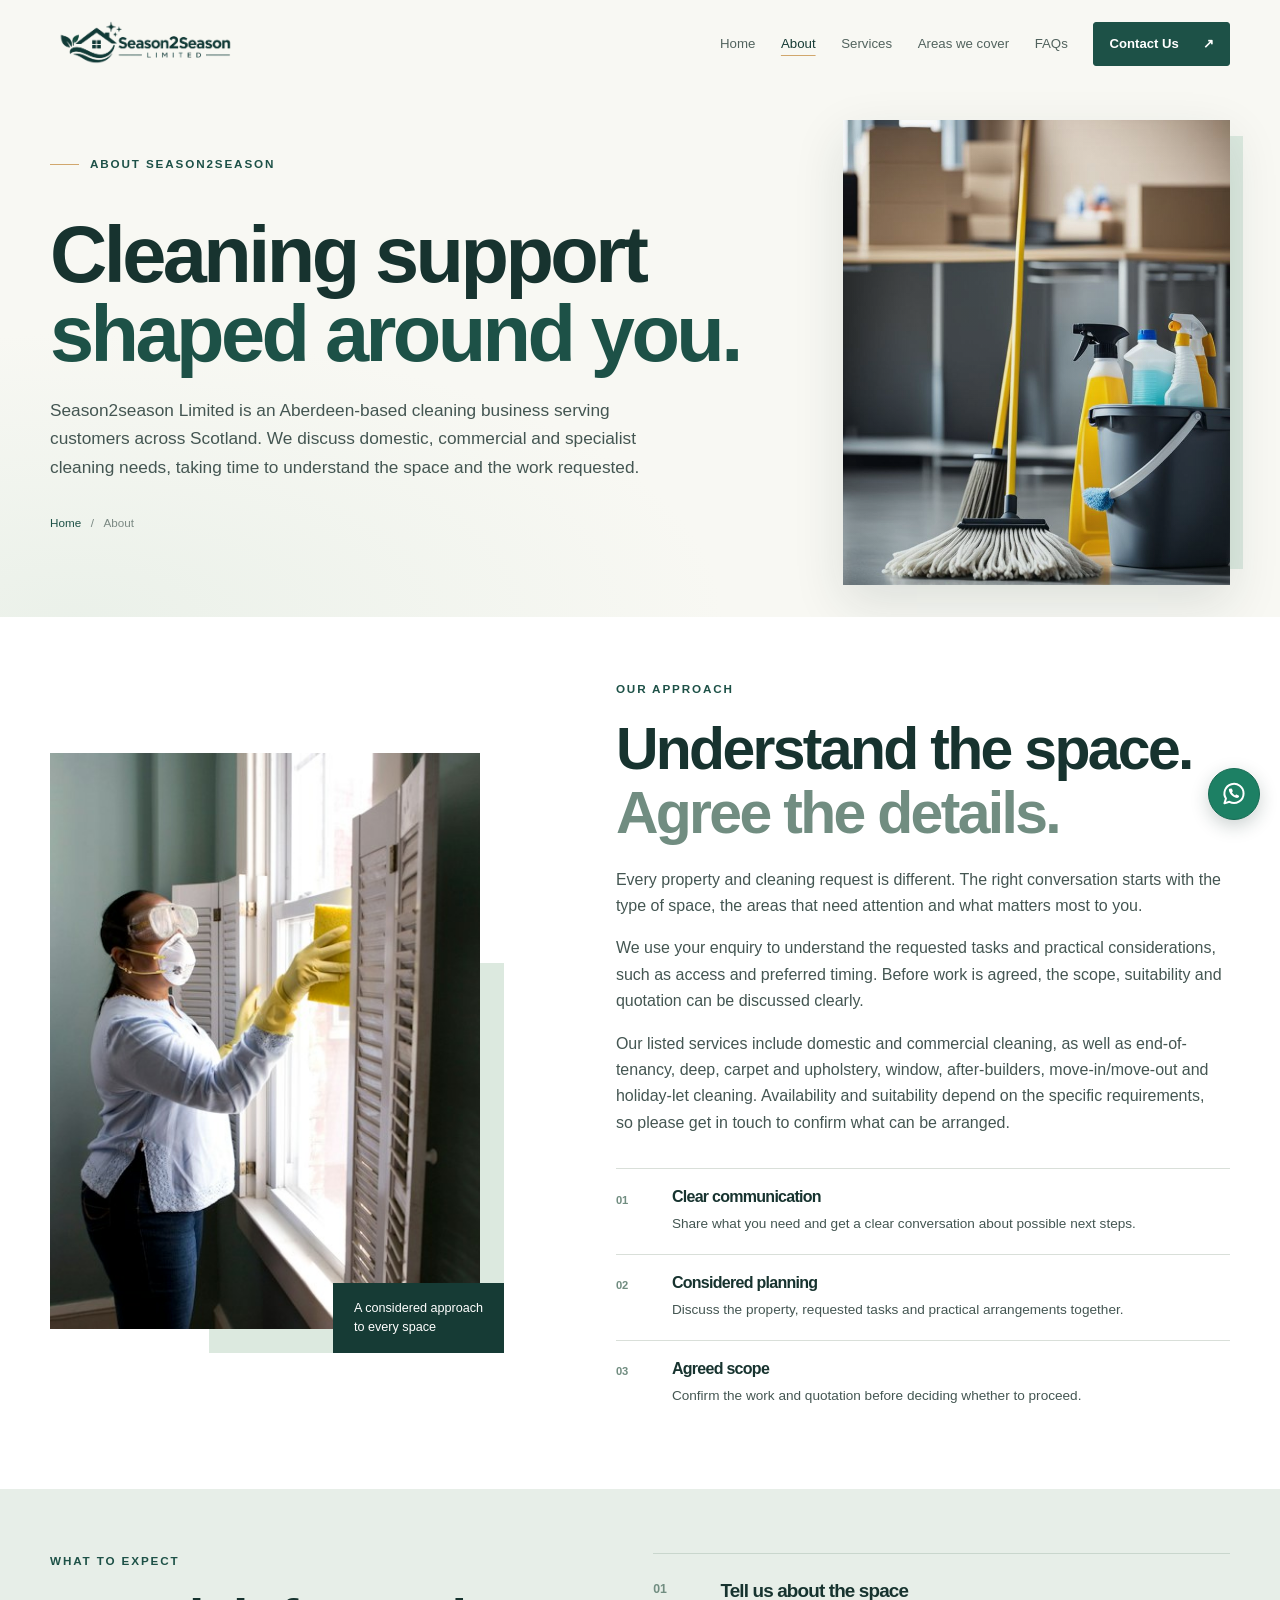
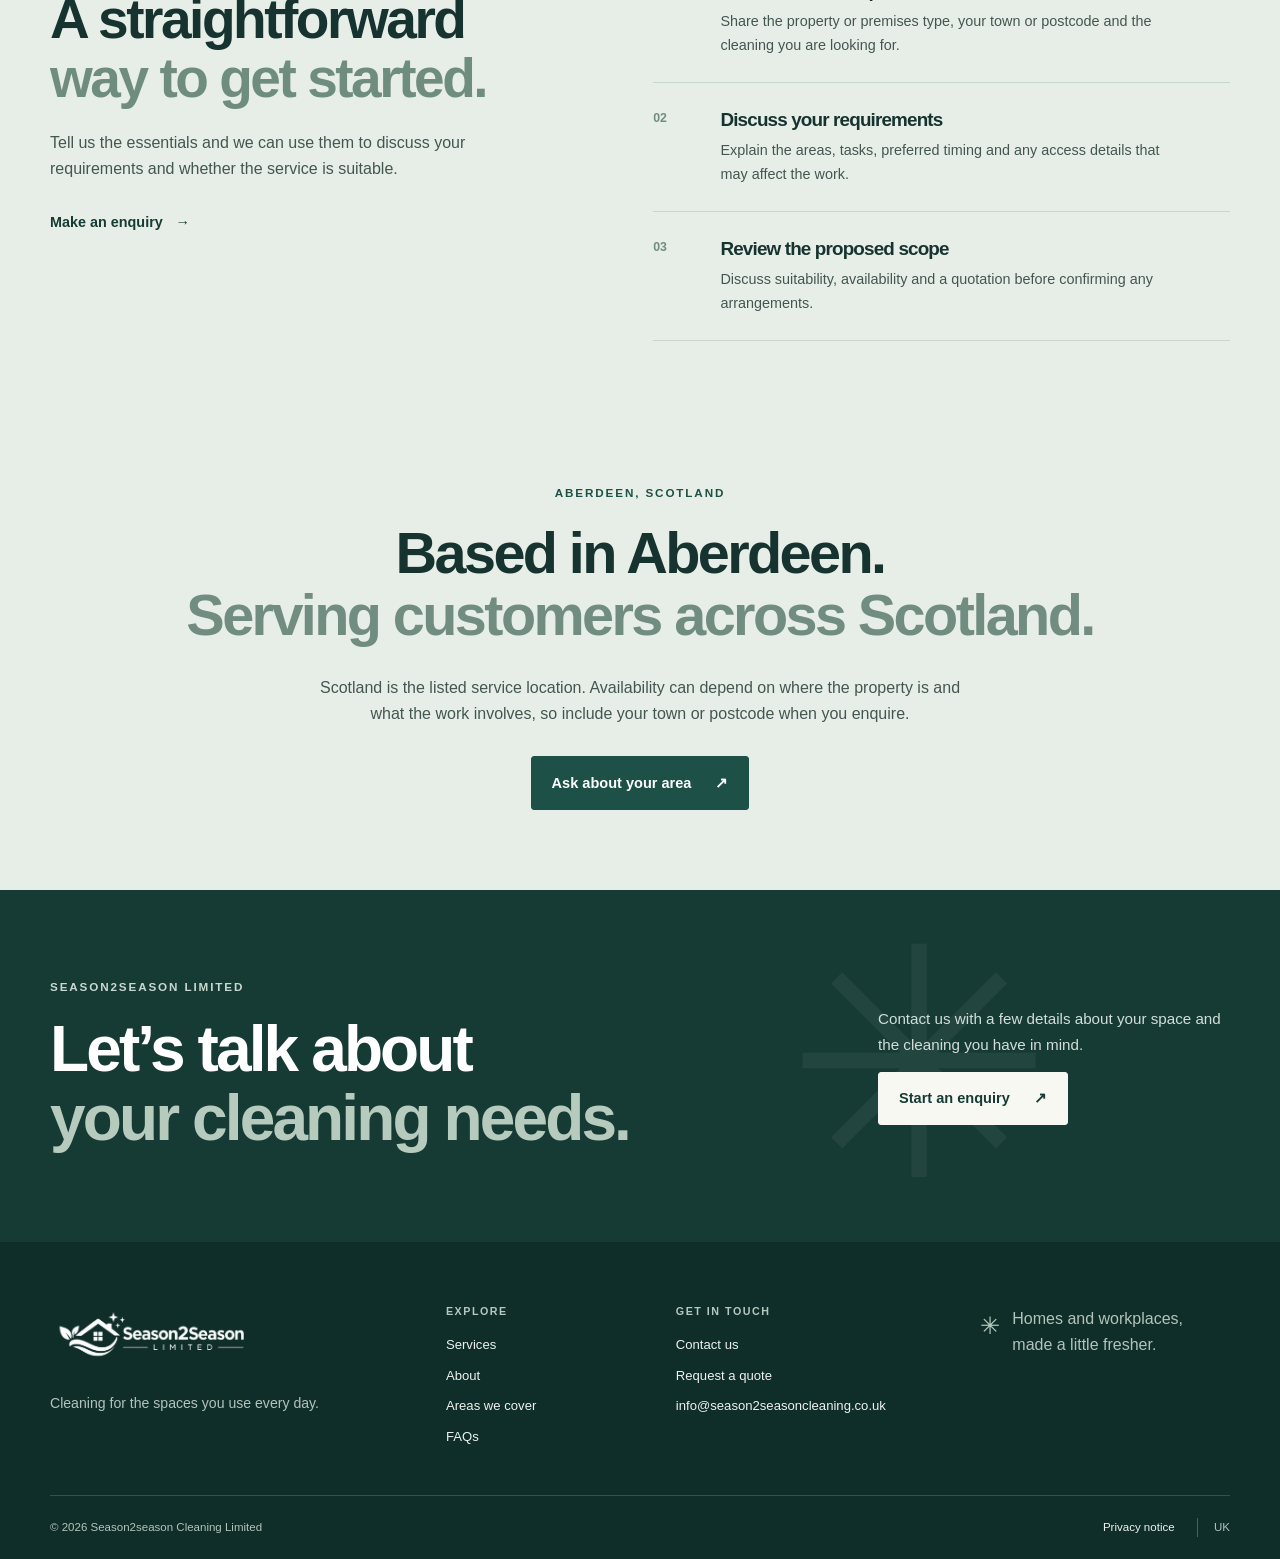
==== commit 1d34640c: "Updated company name to match registration" ====
--- a/about.html
+++ b/about.html
@@ -3,11 +3,11 @@
 <head>
   <meta charset="utf-8">
   <meta name="viewport" content="width=device-width, initial-scale=1">
-  <meta name="description" content="Meet Season2season Limited, an Aberdeen-based cleaning business serving customers across Scotland with domestic, commercial and specialist cleaning.">
+  <meta name="description" content="Meet Season2season Cleaning Limited, an Aberdeen-based cleaning business serving customers across Scotland with domestic, commercial and specialist cleaning.">
   <meta name="theme-color" content="#163b35">
   <meta name="robots" content="index,follow">
   <meta property="og:type" content="website">
-  <meta property="og:site_name" content="Season2season Limited">
+  <meta property="og:site_name" content="Season2season Cleaning Limited">
   <meta property="og:title" content="About Season2season | Aberdeen Cleaning Company">
   <meta property="og:description" content="Meet Season2season, an Aberdeen-based cleaning business serving homes and workplaces across Scotland.">
   <meta property="og:url" content="https://www.season2seasoncleaning.co.uk/about.html">
@@ -16,12 +16,12 @@
   <meta property="og:image:type" content="image/png">
   <meta property="og:image:width" content="1733">
   <meta property="og:image:height" content="907">
-  <meta property="og:image:alt" content="Season2season Limited cleaning for homes and workplaces across Scotland">
+  <meta property="og:image:alt" content="Season2season Cleaning Limited cleaning for homes and workplaces across Scotland">
   <meta name="twitter:card" content="summary_large_image">
   <meta name="twitter:image" content="https://www.season2seasoncleaning.co.uk/images/social-share.png">
-  <meta name="twitter:image:alt" content="Season2season Limited cleaning for homes and workplaces across Scotland">
+  <meta name="twitter:image:alt" content="Season2season Cleaning Limited cleaning for homes and workplaces across Scotland">
   <link rel="canonical" href="https://www.season2seasoncleaning.co.uk/about.html">
-  <title>About Season2season | Aberdeen Cleaning Company</title>
+  <title>About Season2season Cleaning Limited | Aberdeen Cleaning Company</title>
   <link rel="icon" href="assets/favicon.svg" type="image/svg+xml">
   <link rel="stylesheet" href="css/style.css">
   <script src="js/config.js" defer></script>
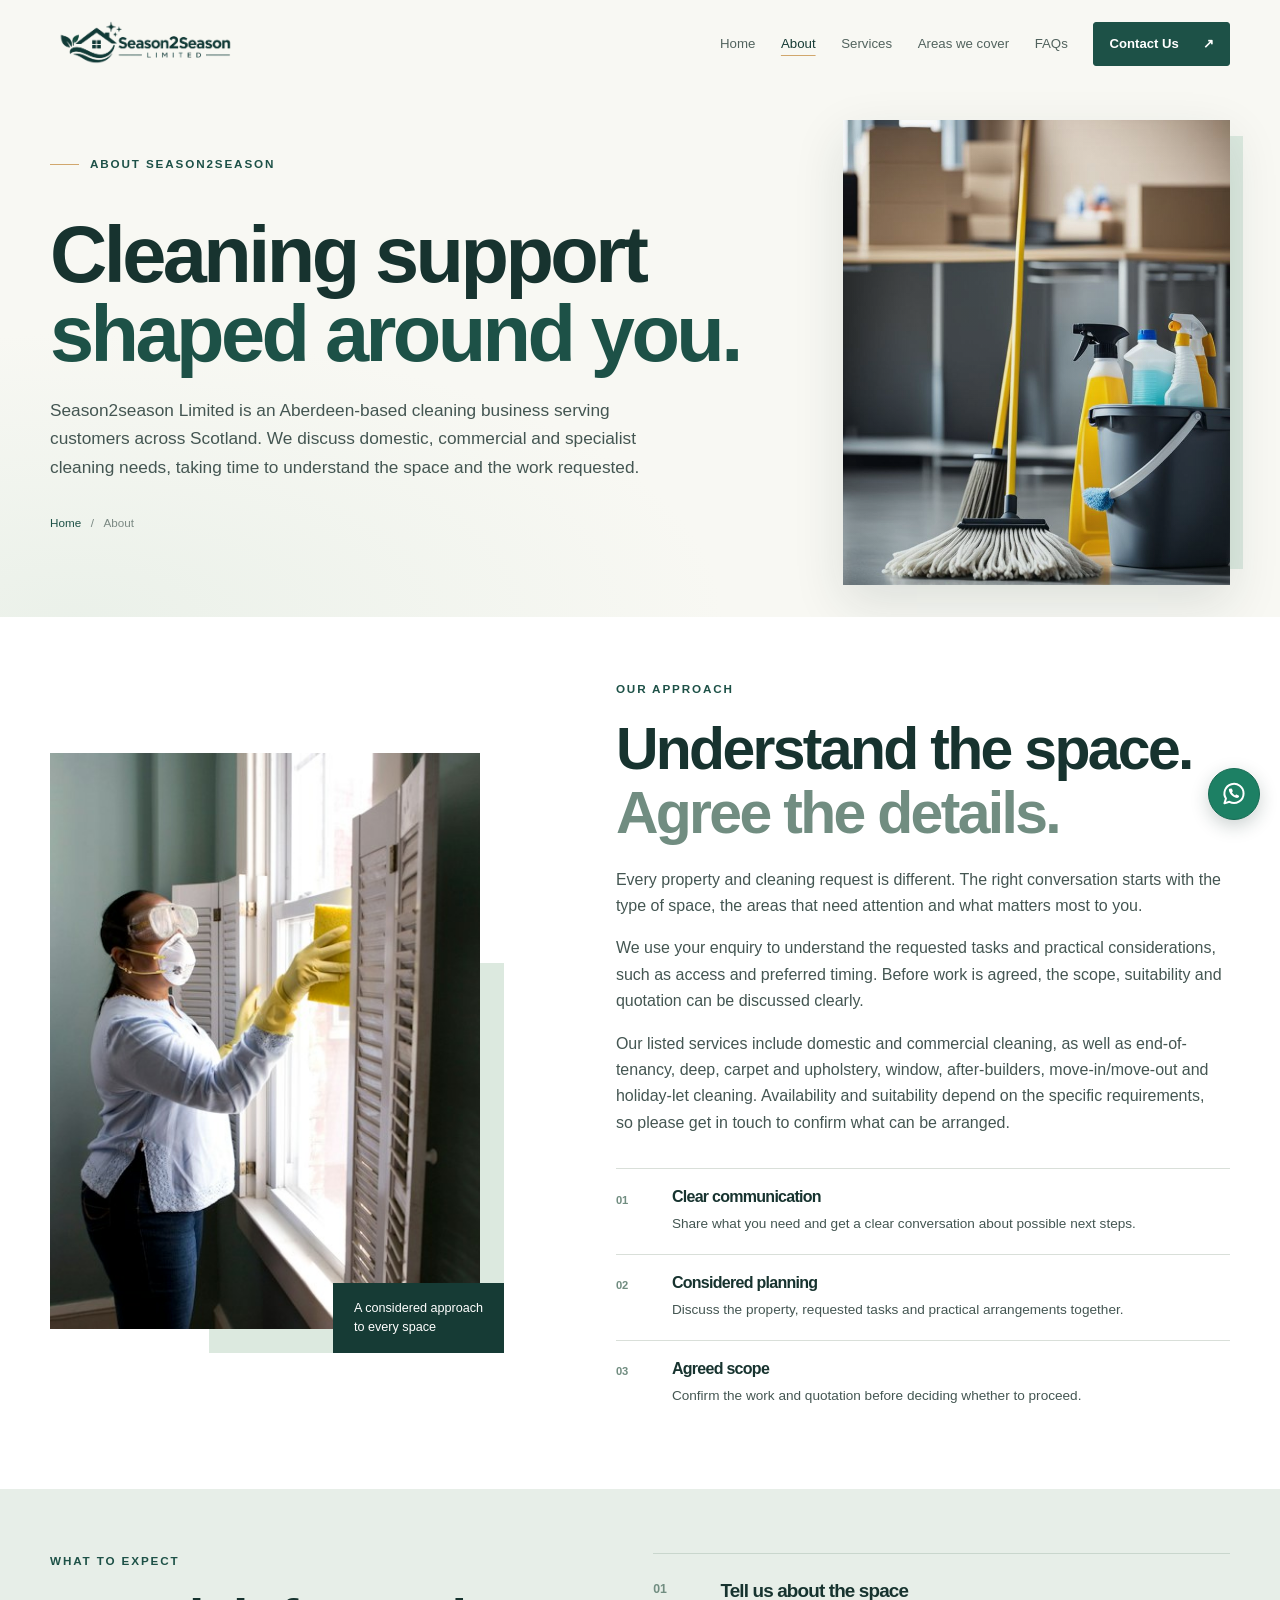
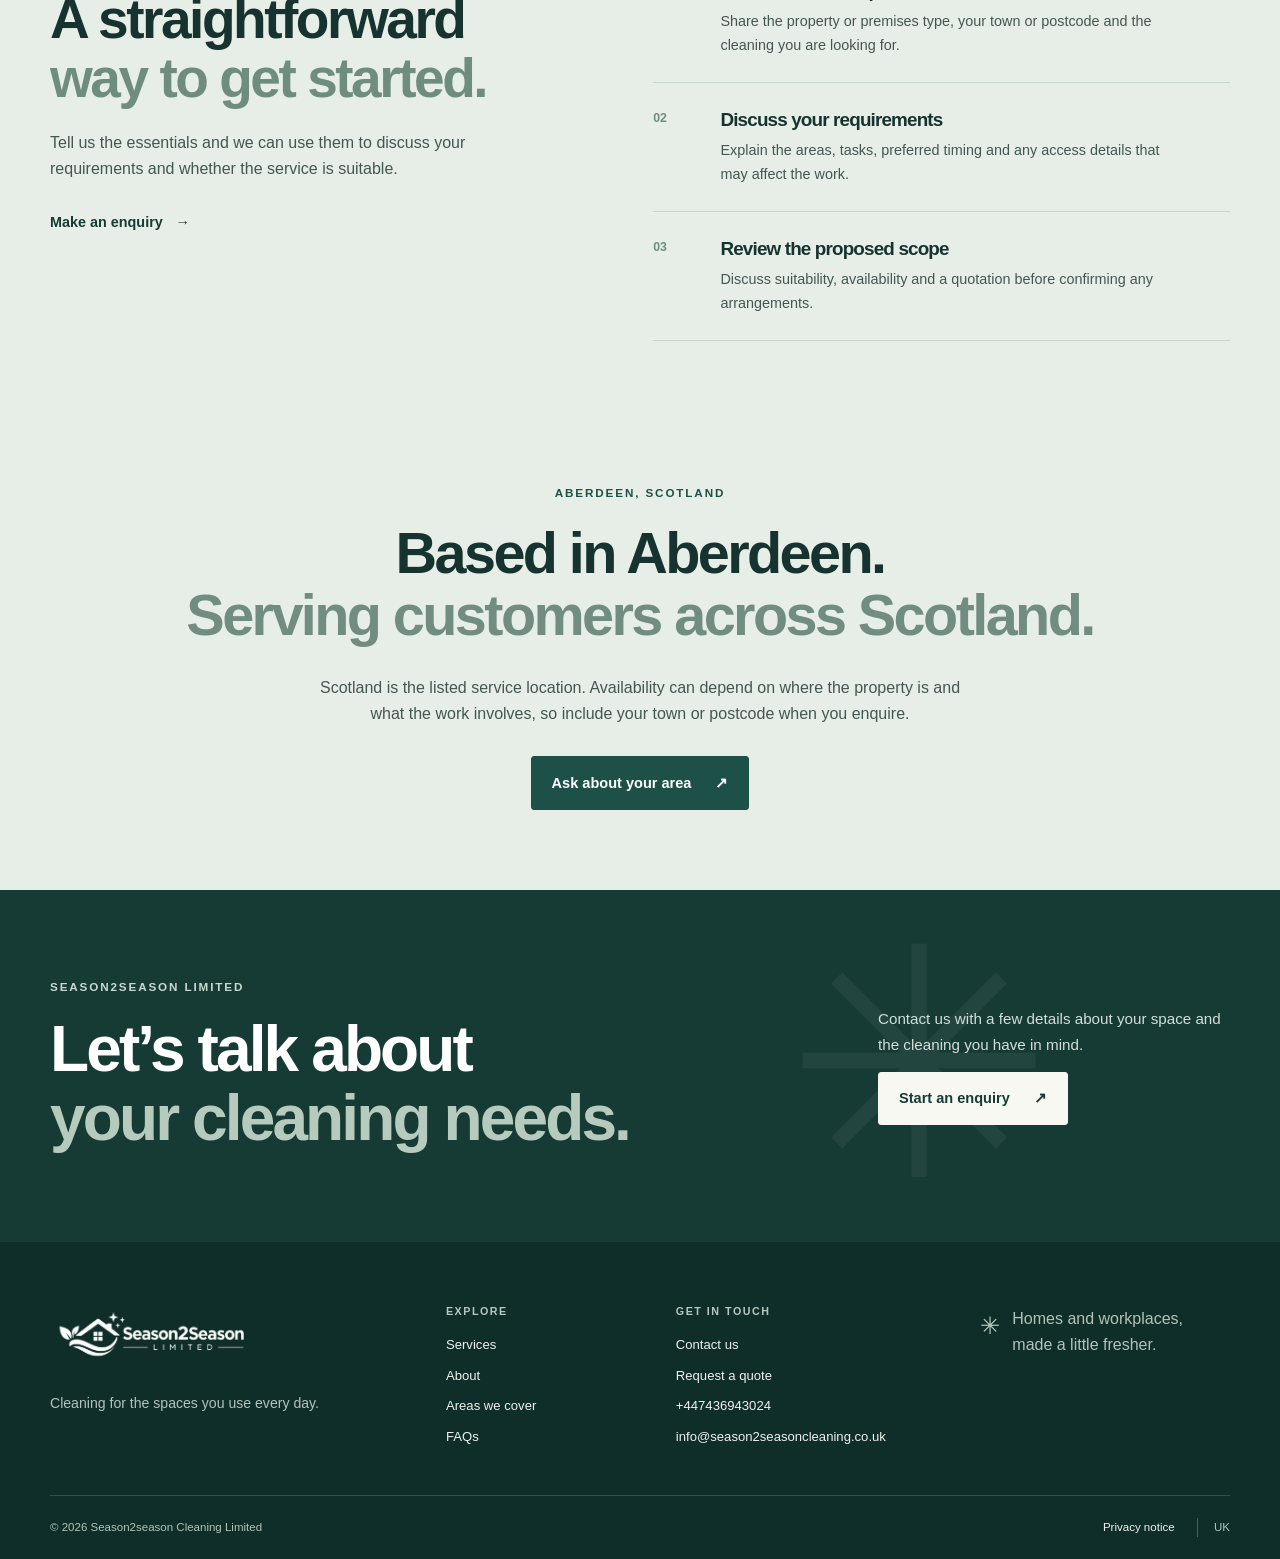
==== commit 141f6447: "Updated contact.html to include general enquiry form and added phone contact in footer" ====
--- a/about.html
+++ b/about.html
@@ -33,7 +33,7 @@
     <a class="brand" href="index.html" aria-label="Season2season Limited home"><img class="brand-logo" src="images/header_logo.png" alt=""></a>
     <button class="menu-toggle" type="button" aria-expanded="false" aria-controls="primary-navigation"><span class="menu-toggle-label">Menu</span><span class="menu-icon" aria-hidden="true"><i></i><i></i></span></button>
     <nav class="primary-navigation" id="primary-navigation" aria-label="Main navigation">
-      <a href="index.html" data-nav="home">Home</a><a href="about.html" data-nav="about">About</a><a href="services.html" data-nav="services">Services</a><a href="areas.html" data-nav="areas">Areas we cover</a><a href="faq.html" data-nav="faq">FAQs</a><a class="button button-small header-cta" href="contact.html">Contact Us <span aria-hidden="true">↗</span></a>
+      <a href="index.html" data-nav="home">Home</a><a href="about.html" data-nav="about">About</a><a href="services.html" data-nav="services">Services</a><a href="areas.html" data-nav="areas">Areas we cover</a><a href="faq.html" data-nav="faq">FAQs</a><a class="button button-small header-cta" href="contact.html#enquiry">Contact Us <span aria-hidden="true">↗</span></a>
     </nav>
   </div></header>
   <main id="main">
@@ -45,7 +45,7 @@
           <p class="eyebrow">What to expect</p>
           <h2>A straightforward<br><span>way to get started.</span></h2>
           <p>Tell us the essentials and we can use them to discuss your requirements and whether the service is suitable.</p>
-          <a class="text-link" href="contact.html">Make an enquiry <span aria-hidden="true">→</span></a>
+          <a class="text-link" href="contact.html#enquiry">Make an enquiry <span aria-hidden="true">→</span></a>
         </div>
         <ol class="steps-list">
           <li><span class="step-number">01</span><div><h3>Tell us about the space</h3><p>Share the property or premises type, your town or postcode and the cleaning you are looking for.</p></div></li>
@@ -55,8 +55,8 @@
       </div>
     </section>
     <section class="about-banner"><div class="container about-banner-inner"><p class="eyebrow">Aberdeen, Scotland</p><h2>Based in Aberdeen.<br><span>Serving customers across Scotland.</span></h2><p class="about-location-copy">Scotland is the listed service location. Availability can depend on where the property is and what the work involves, so include your town or postcode when you enquire.</p><a class="button" href="areas.html">Ask about your area <span aria-hidden="true">↗</span></a></div></section>
-    <section class="cta-section"><div class="container cta-inner"><div><p class="eyebrow eyebrow-light">Season2season Limited</p><h2>Let’s talk about<br><span>your cleaning needs.</span></h2></div><div class="cta-action"><p>Contact us with a few details about your space and the cleaning you have in mind.</p><a class="button button-light" href="contact.html">Start an enquiry <span aria-hidden="true">↗</span></a></div><span class="cta-spark" aria-hidden="true">✳</span></div></section>
+    <section class="cta-section"><div class="container cta-inner"><div><p class="eyebrow eyebrow-light">Season2season Limited</p><h2>Let’s talk about<br><span>your cleaning needs.</span></h2></div><div class="cta-action"><p>Contact us with a few details about your space and the cleaning you have in mind.</p><a class="button button-light" href="contact.html#enquiry">Start an enquiry <span aria-hidden="true">↗</span></a></div><span class="cta-spark" aria-hidden="true">✳</span></div></section>
   </main>
-  <footer class="site-footer"><div class="container"><div class="footer-main"><div class="footer-brand"><a class="brand brand-footer" href="index.html"><img class="brand-logo" src="images/footer_logo.png" alt="Season2season Limited"></a><p>Cleaning for the spaces you use every day.</p></div><div class="footer-column"><h2>Explore</h2><a href="services.html">Services</a><a href="about.html">About</a><a href="areas.html">Areas we cover</a><a href="faq.html">FAQs</a></div><div class="footer-column"><h2>Get in touch</h2><a href="contact.html">Contact us</a><a href="contact.html">Request a quote</a><span data-contact-summary>Contact details to be confirmed</span></div><div class="footer-note"><span class="footer-spark" aria-hidden="true">✳</span><p>Homes and workplaces,<br>made a little fresher.</p></div></div><div class="footer-bottom"><span>© <span data-year></span> <span data-company-name>Company Name</span></span><div><a href="privacy.html">Privacy notice</a><span class="footer-location">UK</span></div></div></div></footer>
+  <footer class="site-footer"><div class="container"><div class="footer-main"><div class="footer-brand"><a class="brand brand-footer" href="index.html"><img class="brand-logo" src="images/footer_logo.png" alt="Season2season Limited"></a><p>Cleaning for the spaces you use every day.</p></div><div class="footer-column"><h2>Explore</h2><a href="services.html">Services</a><a href="about.html">About</a><a href="areas.html">Areas we cover</a><a href="faq.html">FAQs</a></div>  <div class="footer-column"><h2>Get in touch</h2><a href="contact.html#enquiry">Contact us</a><a href="contact.html#quote">Request a quote</a><span data-footer-phone>Phone details to be confirmed</span><span data-email-display>Email details to be confirmed</span></div><div class="footer-note"><span class="footer-spark" aria-hidden="true">✳</span><p>Homes and workplaces,<br>made a little fresher.</p></div></div><div class="footer-bottom"><span>© <span data-year></span> <span data-company-name>Company Name</span></span><div><a href="privacy.html">Privacy notice</a><span class="footer-location">UK</span></div></div></div></footer>
 </body>
 </html>
--- a/css/style.css
+++ b/css/style.css
@@ -284,6 +284,12 @@
 .contact-section { padding-top: 3rem; background: var(--white); }
 .contact-layout { display: grid; grid-template-columns: 1.2fr 0.8fr; gap: 6rem; }
 .contact-form-wrap { min-width: 0; }
+.form-tabs { display: grid; grid-template-columns: repeat(2, minmax(0, 1fr)); margin-bottom: 2.2rem; border-bottom: 1px solid var(--line); }
+.form-tab { min-height: 3.4rem; padding: 0.8rem 1rem; border: 0; border-bottom: 3px solid transparent; margin-bottom: -1px; background: transparent; color: var(--ink-soft); cursor: pointer; font: inherit; font-size: 0.92rem; font-weight: 600; }
+.form-tab:hover { color: var(--green); }
+.form-tab.is-active { border-bottom-color: var(--green); color: var(--green-dark); }
+.form-tab:focus-visible { outline: 2px solid var(--green); outline-offset: 2px; }
+.form-panel:focus-visible { outline: 2px solid var(--green); outline-offset: 4px; }
 .form-heading { margin-bottom: 2rem; }
 .form-heading h2 { margin-bottom: 1rem; }
 .form-heading h2 span { color: #718d81; }
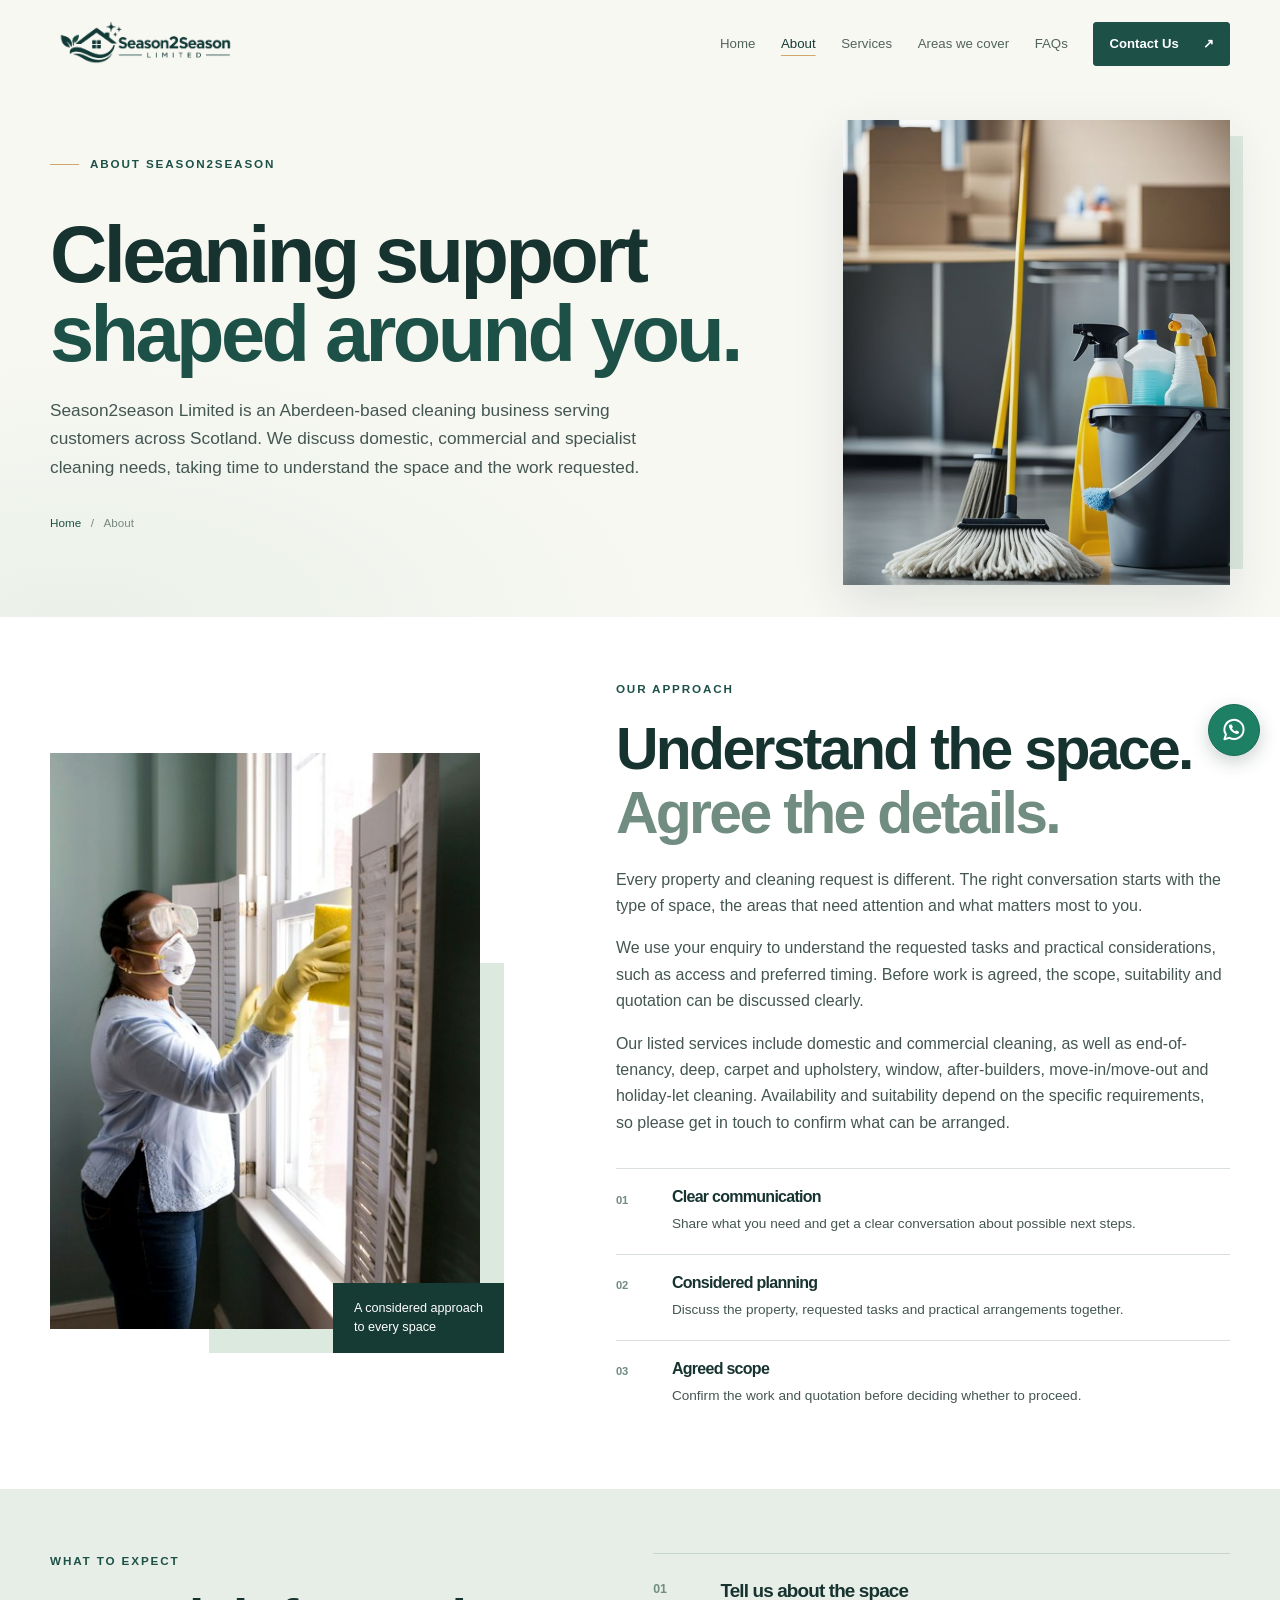
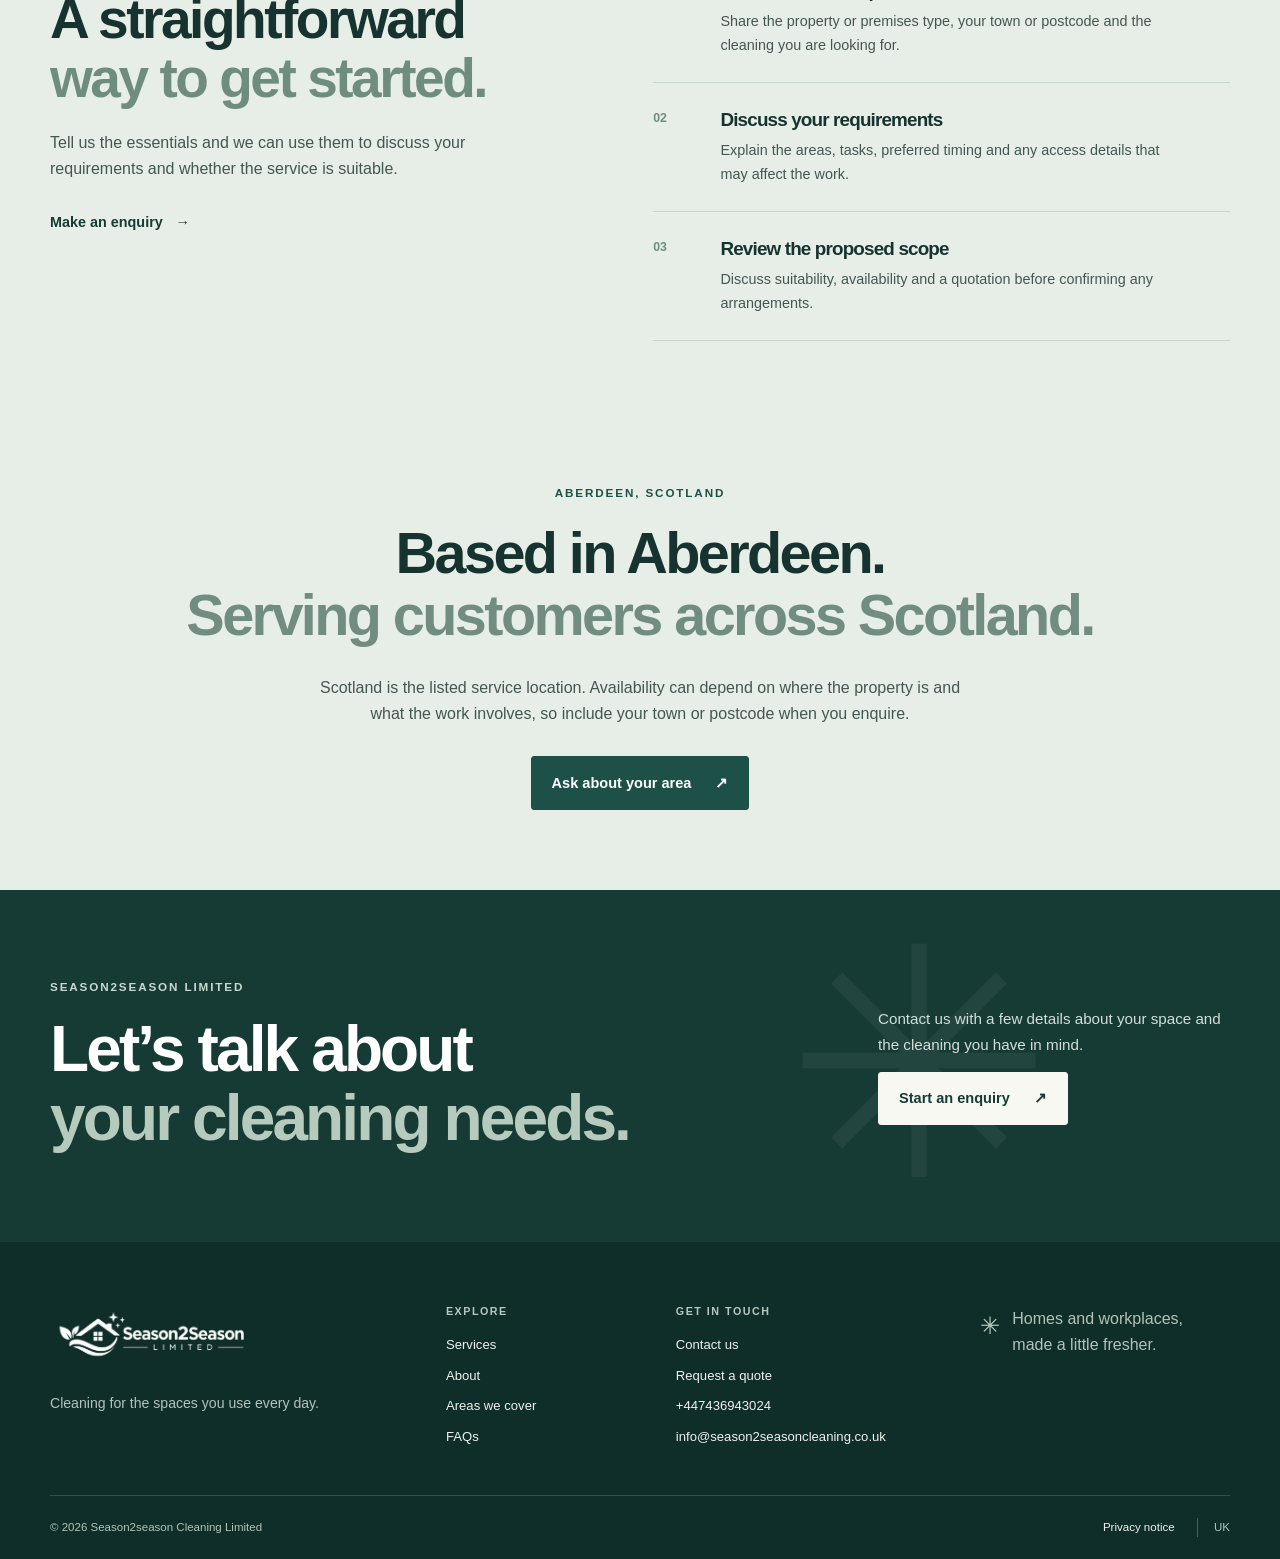
==== commit 4c8ace7a: "Update quote form fields to be required throughout" ====
--- a/about.html
+++ b/about.html
@@ -33,7 +33,7 @@
     <a class="brand" href="index.html" aria-label="Season2season Limited home"><img class="brand-logo" src="images/header_logo.png" alt=""></a>
     <button class="menu-toggle" type="button" aria-expanded="false" aria-controls="primary-navigation"><span class="menu-toggle-label">Menu</span><span class="menu-icon" aria-hidden="true"><i></i><i></i></span></button>
     <nav class="primary-navigation" id="primary-navigation" aria-label="Main navigation">
-      <a href="index.html" data-nav="home">Home</a><a href="about.html" data-nav="about">About</a><a href="services.html" data-nav="services">Services</a><a href="areas.html" data-nav="areas">Areas we cover</a><a href="faq.html" data-nav="faq">FAQs</a><a class="button button-small header-cta" href="contact.html#enquiry">Contact Us <span aria-hidden="true">↗</span></a>
+      <a href="index.html" data-nav="home">Home</a><a href="about.html" data-nav="about">About</a><a href="services.html" data-nav="services">Services</a><a href="areas.html" data-nav="areas">Areas we cover</a><a href="faq.html" data-nav="faq">FAQs</a><a class="button button-small header-cta" href="contact.html">Contact Us <span aria-hidden="true">↗</span></a>
     </nav>
   </div></header>
   <main id="main">
--- a/css/style.css
+++ b/css/style.css
@@ -63,7 +63,7 @@
 .text-link { display: inline-flex; align-items: center; gap: 0.8rem; color: var(--green-dark); font-size: 0.9rem; font-weight: 600; text-decoration: none; }
 .text-link span { transition: transform 160ms ease; }
 .text-link:hover span { transform: translateX(4px); }
-.whatsapp-button { position: fixed; z-index: 15; right: calc(1.25rem + env(safe-area-inset-right, 0px)); bottom: calc(5rem + env(safe-area-inset-bottom, 0px)); display: grid; width: 3.25rem; height: 3.25rem; place-items: center; border: 1px solid #176b54; border-radius: 50%; background: #1d8064; box-shadow: 0 6px 18px rgb(23 51 47 / 22%); color: var(--white); text-decoration: none; transition: background-color 160ms ease, box-shadow 160ms ease; }
+.whatsapp-button { position: fixed; z-index: 15; right: calc(1.25rem + env(safe-area-inset-right, 0px)); bottom: calc(9rem + env(safe-area-inset-bottom, 0px)); display: grid; width: 3.25rem; height: 3.25rem; place-items: center; border: 1px solid #176b54; border-radius: 50%; background: #1d8064; box-shadow: 0 6px 18px rgb(23 51 47 / 22%); color: var(--white); text-decoration: none; transition: background-color 160ms ease, box-shadow 160ms ease; }
 .whatsapp-button:hover { background: #176b54; box-shadow: 0 10px 28px rgb(23 51 47 / 28%); }
 .whatsapp-button:focus-visible { outline-offset: 4px; }
 .whatsapp-icon { width: 1.75rem; height: 1.75rem; }
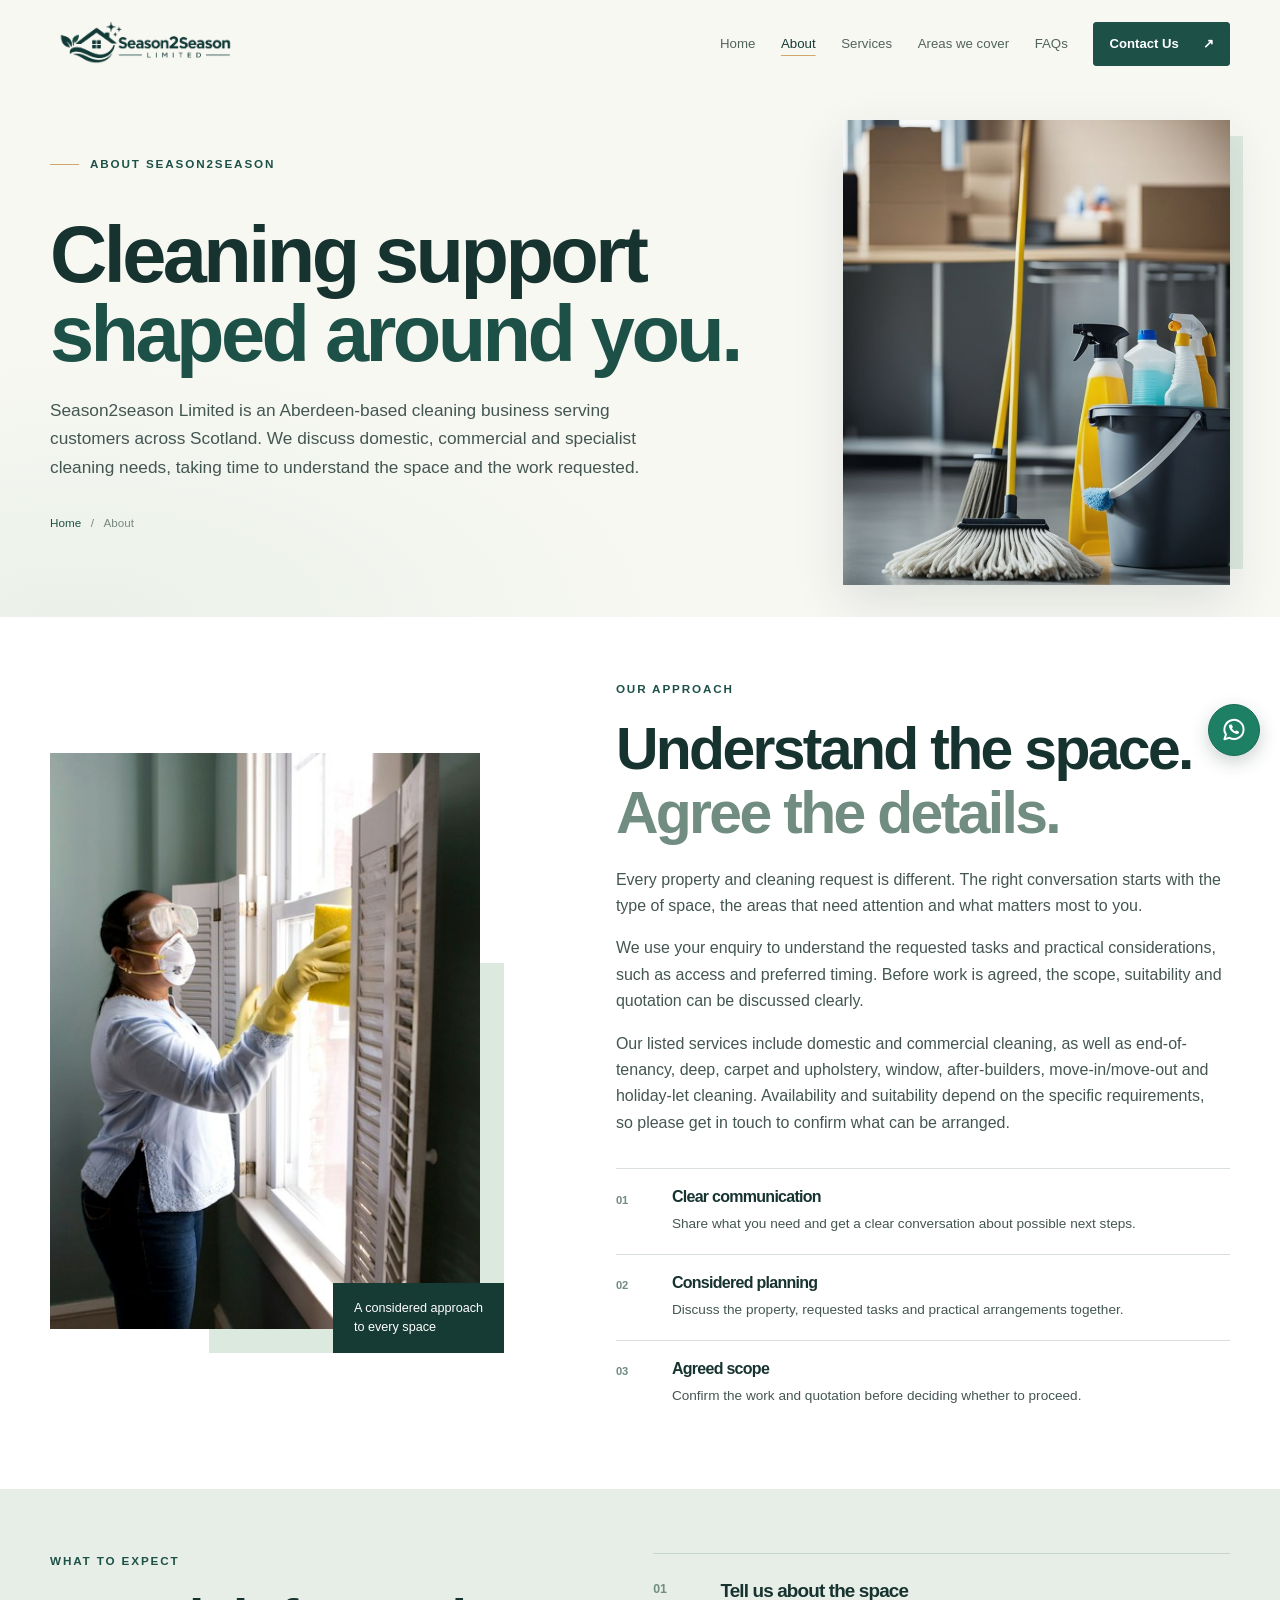
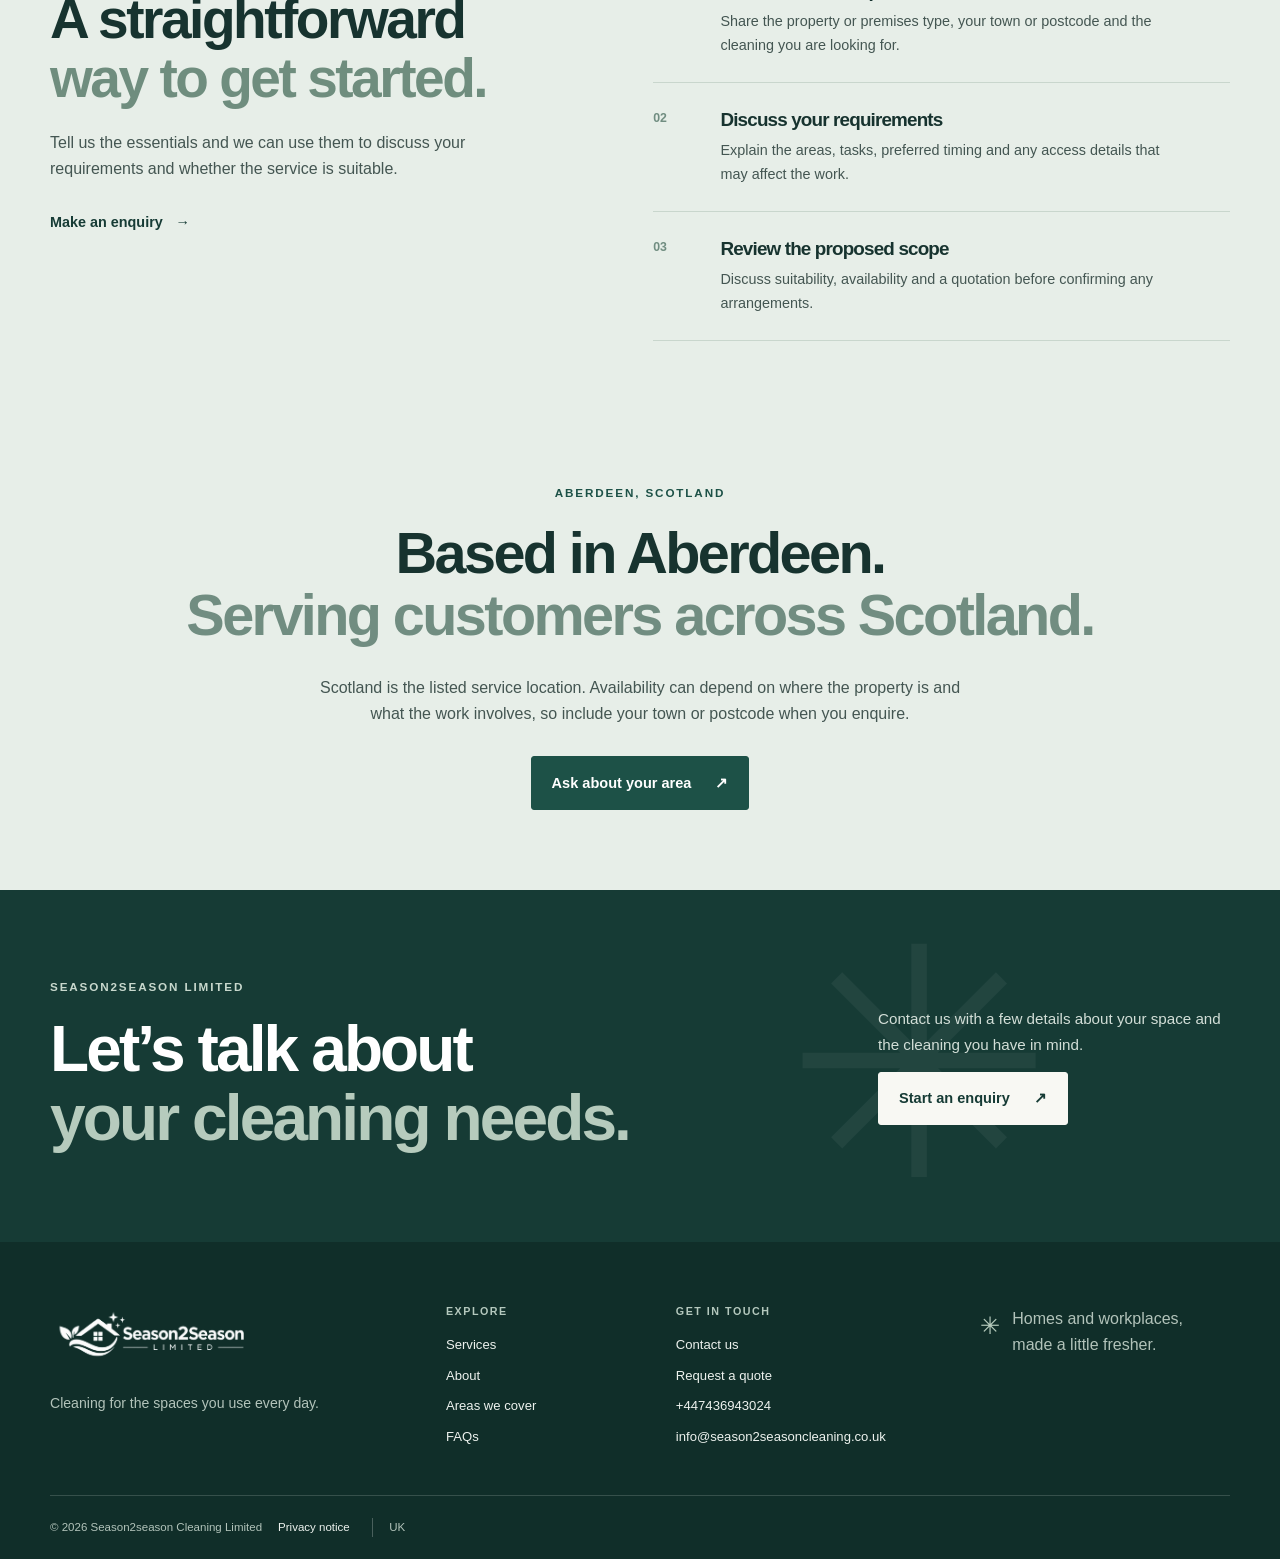
==== commit e70211ee: "Implemented Progressive Web App (PWA) Functionality" ====
--- a/about.html
+++ b/about.html
@@ -5,10 +5,13 @@
   <meta name="viewport" content="width=device-width, initial-scale=1">
   <meta name="description" content="Meet Season2season Cleaning Limited, an Aberdeen-based cleaning business serving customers across Scotland with domestic, commercial and specialist cleaning.">
   <meta name="theme-color" content="#163b35">
+  <meta name="apple-mobile-web-app-capable" content="yes">
+  <meta name="apple-mobile-web-app-status-bar-style" content="default">
+  <meta name="apple-mobile-web-app-title" content="Season2Season">
   <meta name="robots" content="index,follow">
   <meta property="og:type" content="website">
   <meta property="og:site_name" content="Season2season Cleaning Limited">
-  <meta property="og:title" content="About Season2season | Aberdeen Cleaning Company">
+  <meta property="og:title" content="About Season2season Cleaning Limited | Aberdeen Cleaning Company">
   <meta property="og:description" content="Meet Season2season, an Aberdeen-based cleaning business serving homes and workplaces across Scotland.">
   <meta property="og:url" content="https://www.season2seasoncleaning.co.uk/about.html">
   <meta property="og:image" content="https://www.season2seasoncleaning.co.uk/images/social-share.png">
@@ -22,6 +25,8 @@
   <meta name="twitter:image:alt" content="Season2season Cleaning Limited cleaning for homes and workplaces across Scotland">
   <link rel="canonical" href="https://www.season2seasoncleaning.co.uk/about.html">
   <title>About Season2season Cleaning Limited | Aberdeen Cleaning Company</title>
+  <link rel="manifest" href="/manifest.json">
+  <link rel="apple-touch-icon" sizes="180x180" href="/assets/icons/apple-touch-icon.png">
   <link rel="icon" href="assets/favicon.svg" type="image/svg+xml">
   <link rel="stylesheet" href="css/style.css">
   <script src="js/config.js" defer></script>
--- a/css/style.css
+++ b/css/style.css
@@ -126,6 +126,19 @@
 .circle-arrow:hover { background: var(--green); color: var(--white); }
 .service-card-work { background: #eff2ed; }
 
+.why-choose-section { background: #e7eee8; }
+.why-choose-heading { max-width: 46rem; margin: 0 auto 2.5rem; text-align: center; }
+.why-choose-heading .eyebrow { justify-content: center; }
+.why-choose-heading h2 { margin-bottom: 0.9rem; font-size: clamp(2.4rem, 4vw, 3.6rem); }
+.why-choose-heading h2 span { color: #718d81; }
+.why-choose-heading > p:last-child { max-width: 38rem; margin: 0 auto; color: var(--ink-soft); }
+.why-choose-grid { display: grid; grid-template-columns: repeat(3, minmax(0, 1fr)); gap: 1rem; }
+.why-choose-card { min-height: 15rem; padding: 1.6rem; border: 1px solid #d2ded5; background: var(--white); }
+.why-choose-icon { display: grid; width: 3.25rem; height: 3.25rem; place-items: center; margin-bottom: 1.25rem; border-radius: 50%; background: var(--mint); color: var(--green); }
+.why-choose-icon svg { width: 1.65rem; height: 1.65rem; }
+.why-choose-card h3 { margin-bottom: 0.65rem; font-size: 1.15rem; }
+.why-choose-card p { margin: 0; color: var(--ink-soft); font-size: 0.9rem; }
+
 .approach-section { background: #e7eee8; }
 .approach-layout { display: grid; grid-template-columns: 0.92fr 1.08fr; align-items: start; gap: 7rem; }
 .approach-heading h2 { margin-bottom: 1.3rem; font-size: clamp(2.6rem, 4.3vw, 4rem); }
@@ -179,10 +192,15 @@
 .footer-note { display: flex; align-items: flex-start; gap: 0.8rem; }
 .footer-note p { margin: 0; color: #b2c3ba; font-family: var(--font-heading); font-size: 1rem; }
 .footer-spark { color: #b6cbbd; font-size: 1.5rem; }
-.footer-bottom { display: flex; min-height: 4rem; align-items: center; justify-content: space-between; gap: 1rem; border-top: 1px solid rgb(255 255 255 / 16%); color: #b2c3ba; font-size: 0.72rem; }
+.footer-bottom { display: flex; min-height: 4rem; align-items: center; gap: 1rem; border-top: 1px solid rgb(255 255 255 / 16%); color: #b2c3ba; font-size: 0.72rem; }
 .footer-bottom > div { display: flex; align-items: center; gap: 1.4rem; }
 .footer-bottom a { color: #edf2ee; text-decoration: none; }
 .footer-location { padding-left: 1rem; border-left: 1px solid rgb(255 255 255 / 24%); }
+.pwa-install-controls { display: flex; flex-wrap: wrap; align-items: center; justify-content: space-between; gap: 0.75rem 1rem; padding: 1rem 0; border-top: 1px solid rgb(255 255 255 / 16%); color: #b2c3ba; font-size: 0.78rem; }
+.pwa-install-controls[hidden] { display: none; }
+.pwa-install-controls p { margin: 0; }
+.pwa-install-button { padding: 0.55rem 0.8rem; border: 1px solid #b2c3ba; border-radius: var(--radius); background: transparent; color: #edf3ee; cursor: pointer; font: inherit; font-weight: 600; }
+.pwa-install-button:hover { border-color: #edf3ee; background: rgb(255 255 255 / 8%); }
 
 .page-hero { padding: 2rem 0 3rem; background: var(--paper); }
 .page-hero-inner { position: relative; }
@@ -201,11 +219,11 @@
   .page-hero-inner > :not(.breadcrumb) { max-width: 60%; }
   .page-hero h1 { font-size: clamp(3.5rem, 6.2vw, 5.6rem); }
   .page-hero-inner > p:not(.eyebrow) { max-width: min(40rem, 58%); }
-  body[data-page="services"] .page-hero::after { background-image: linear-gradient(180deg, rgb(22 59 53 / 2%), rgb(22 59 53 / 12%)), url("../images/home-cleaning.jpg"); }
+  body[data-page="services"] .page-hero::after { background-image: linear-gradient(180deg, rgb(22 59 53 / 2%), rgb(22 59 53 / 12%)), url("../images/cleaning-service.jpg"); }
   body[data-page="about"] .page-hero::after { background-image: linear-gradient(180deg, rgb(22 59 53 / 2%), rgb(22 59 53 / 12%)), url("../images/Sparkling-Spaces.jpg"); }
   body[data-page="areas"] .page-hero::after { background-image: linear-gradient(180deg, rgb(22 59 53 / 2%), rgb(22 59 53 / 12%)), url("../images/cleaning-materials.png"); }
-  body[data-page="faq"] .page-hero::after { background-image: linear-gradient(180deg, rgb(22 59 53 / 2%), rgb(22 59 53 / 12%)), url("../images/workplace.jpg"); }
-  body[data-page="contact"] .page-hero::after { background-image: linear-gradient(180deg, rgb(22 59 53 / 2%), rgb(22 59 53 / 12%)), url("../images/home-cleaning.jpg"); }
+  body[data-page="faq"] .page-hero::after { background-image: linear-gradient(180deg, rgb(22 59 53 / 2%), rgb(22 59 53 / 12%)), url("../images/FAQs.jpg"); }
+  body[data-page="contact"] .page-hero::after { background-image: linear-gradient(180deg, rgb(22 59 53 / 2%), rgb(22 59 53 / 12%)), url("../images/Contact_Us.jpg"); }
   body[data-page="privacy"] .page-hero::after { background-image: radial-gradient(ellipse at 66% 34%, rgb(255 255 255 / 84%) 0 7%, transparent 7.5%), radial-gradient(ellipse at 66% 34%, transparent 0 15%, rgb(29 81 71 / 18%) 15.5% 16.5%, transparent 17%), linear-gradient(135deg, #dce9df, #eef2ed 58%, #cbdcd0); }
 }
 
@@ -233,6 +251,7 @@
 .specialist-services-heading > p:last-child { color: var(--ink-soft); }
 .specialist-service-grid { display: grid; grid-template-columns: repeat(3, minmax(0, 1fr)); gap: 1rem; }
 .specialist-service-card { display: flex; min-height: 13rem; flex-direction: column; align-items: flex-start; padding: 1.4rem; border: 1px solid var(--line); background: var(--white); }
+.specialist-service-card > img { width: calc(100% + 2.8rem); max-width: none; height: 12rem; margin: -1.4rem -1.4rem 1.2rem; object-fit: cover; }
 .specialist-service-card .card-index { margin-bottom: 0.8rem; }
 .specialist-service-card h3 { margin-bottom: 0.6rem; font-size: 1.2rem; }
 .specialist-service-card p:not(.card-index) { margin-bottom: 1rem; color: var(--ink-soft); font-size: 0.86rem; }
@@ -384,6 +403,7 @@
   .service-card-content { min-height: 15rem; padding: 1.4rem 1.4rem 4rem; }
   .service-card h3 { font-size: 1.3rem; }
   .specialist-service-grid { grid-template-columns: repeat(2, minmax(0, 1fr)); }
+  .why-choose-grid { grid-template-columns: repeat(2, minmax(0, 1fr)); }
   .approach-layout, .service-detail-grid, .about-story-grid { gap: 3.5rem; }
   .contact-layout { gap: 3rem; }
   .footer-main { grid-template-columns: 1.2fr 0.8fr 1fr; }
@@ -444,13 +464,14 @@
   .cta-spark { top: 2rem; right: 0; font-size: 11rem; transform: none; }
   .footer-main { grid-template-columns: 1fr 1fr; gap: 2.2rem 1.2rem; }
   .footer-brand { grid-column: 1 / -1; }
-  .footer-bottom { align-items: center; flex-direction: row; justify-content: center; padding-block: 1rem; }
+  .footer-bottom { align-items: flex-start; flex-direction: column; justify-content: center; padding-block: 1rem; padding-bottom: 2rem; }
   .page-hero { padding: 2.2rem 0 2rem; }
   .page-hero h1 { font-size: clamp(3.2rem, 11vw, 5rem); }
   .page-hero-inner > p:not(.eyebrow) { font-size: 0.98rem; }
   .service-detail-section { padding-block: 3.5rem; }
   .service-detail-section + .service-detail-section { padding-top: 0; }
   .specialist-service-grid { grid-template-columns: 1fr; }
+  .why-choose-grid { grid-template-columns: 1fr; }
   .service-extra-links { flex-direction: column; gap: 0.7rem; }
   .service-detail-grid, .service-detail-reverse { grid-template-columns: 1fr; gap: 2rem; }
   .service-detail-reverse .service-detail-image, .service-detail-reverse .service-detail-copy { order: initial; }
@@ -479,6 +500,10 @@
         flex-direction: column;
         gap: 1.2rem;
     }
+    .whatsapp-button {
+      bottom: calc(12rem + env(safe-area-inset-bottom, 0px))
+    }
+    
 }
 @media (max-width: 420px) {
   .container { width: calc(100% - 2rem); }
